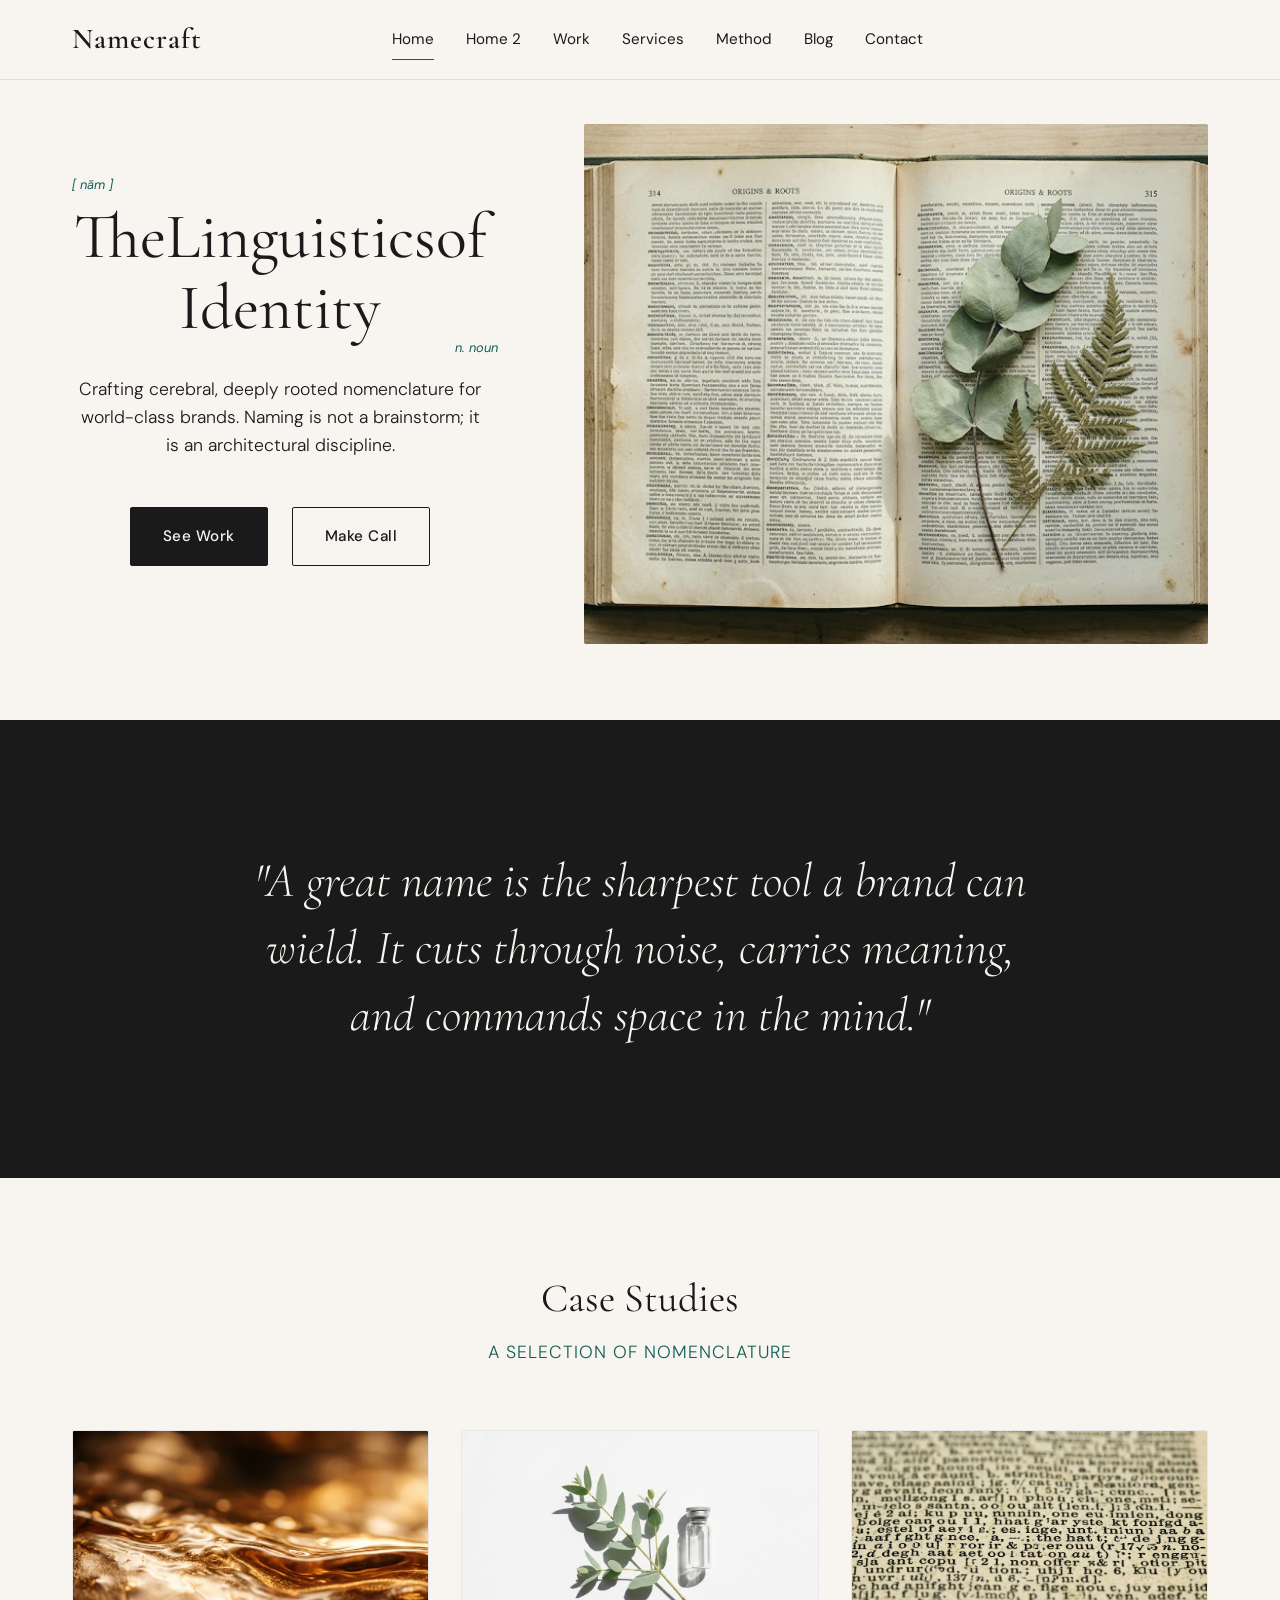
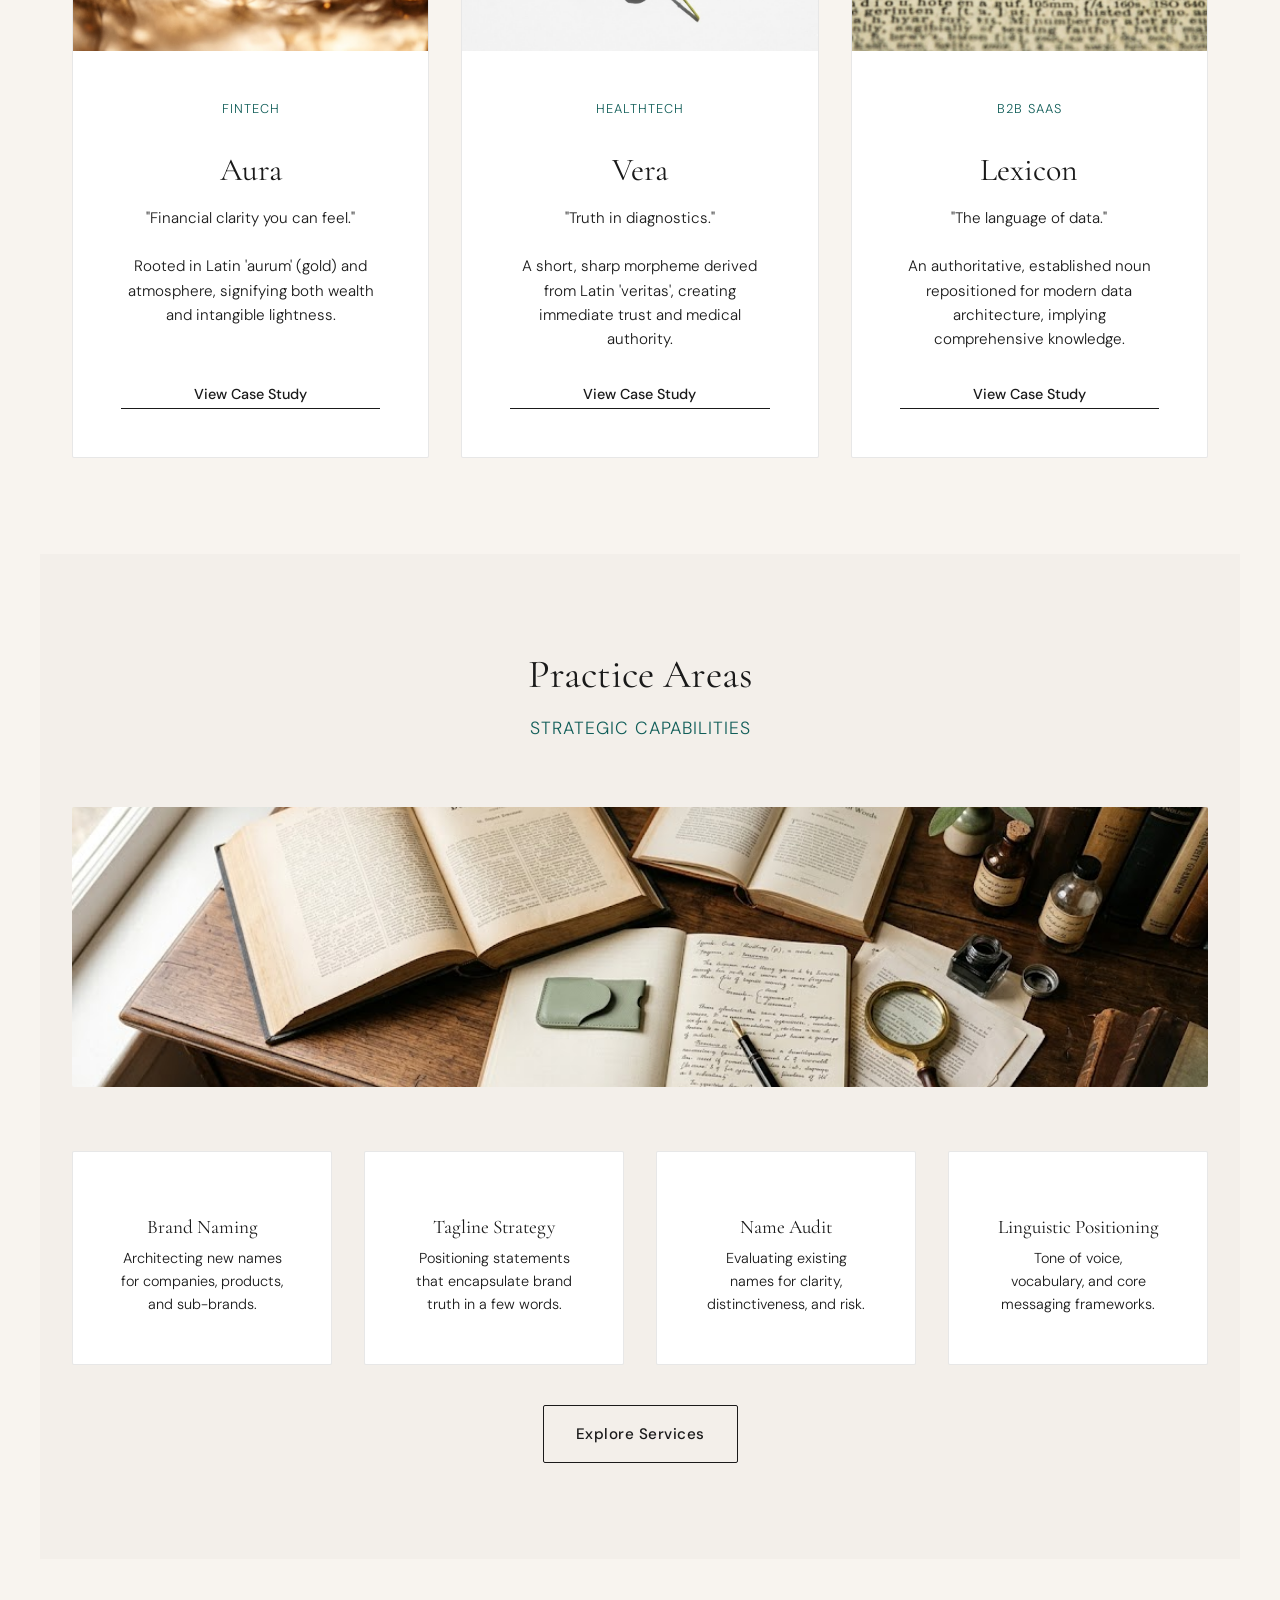
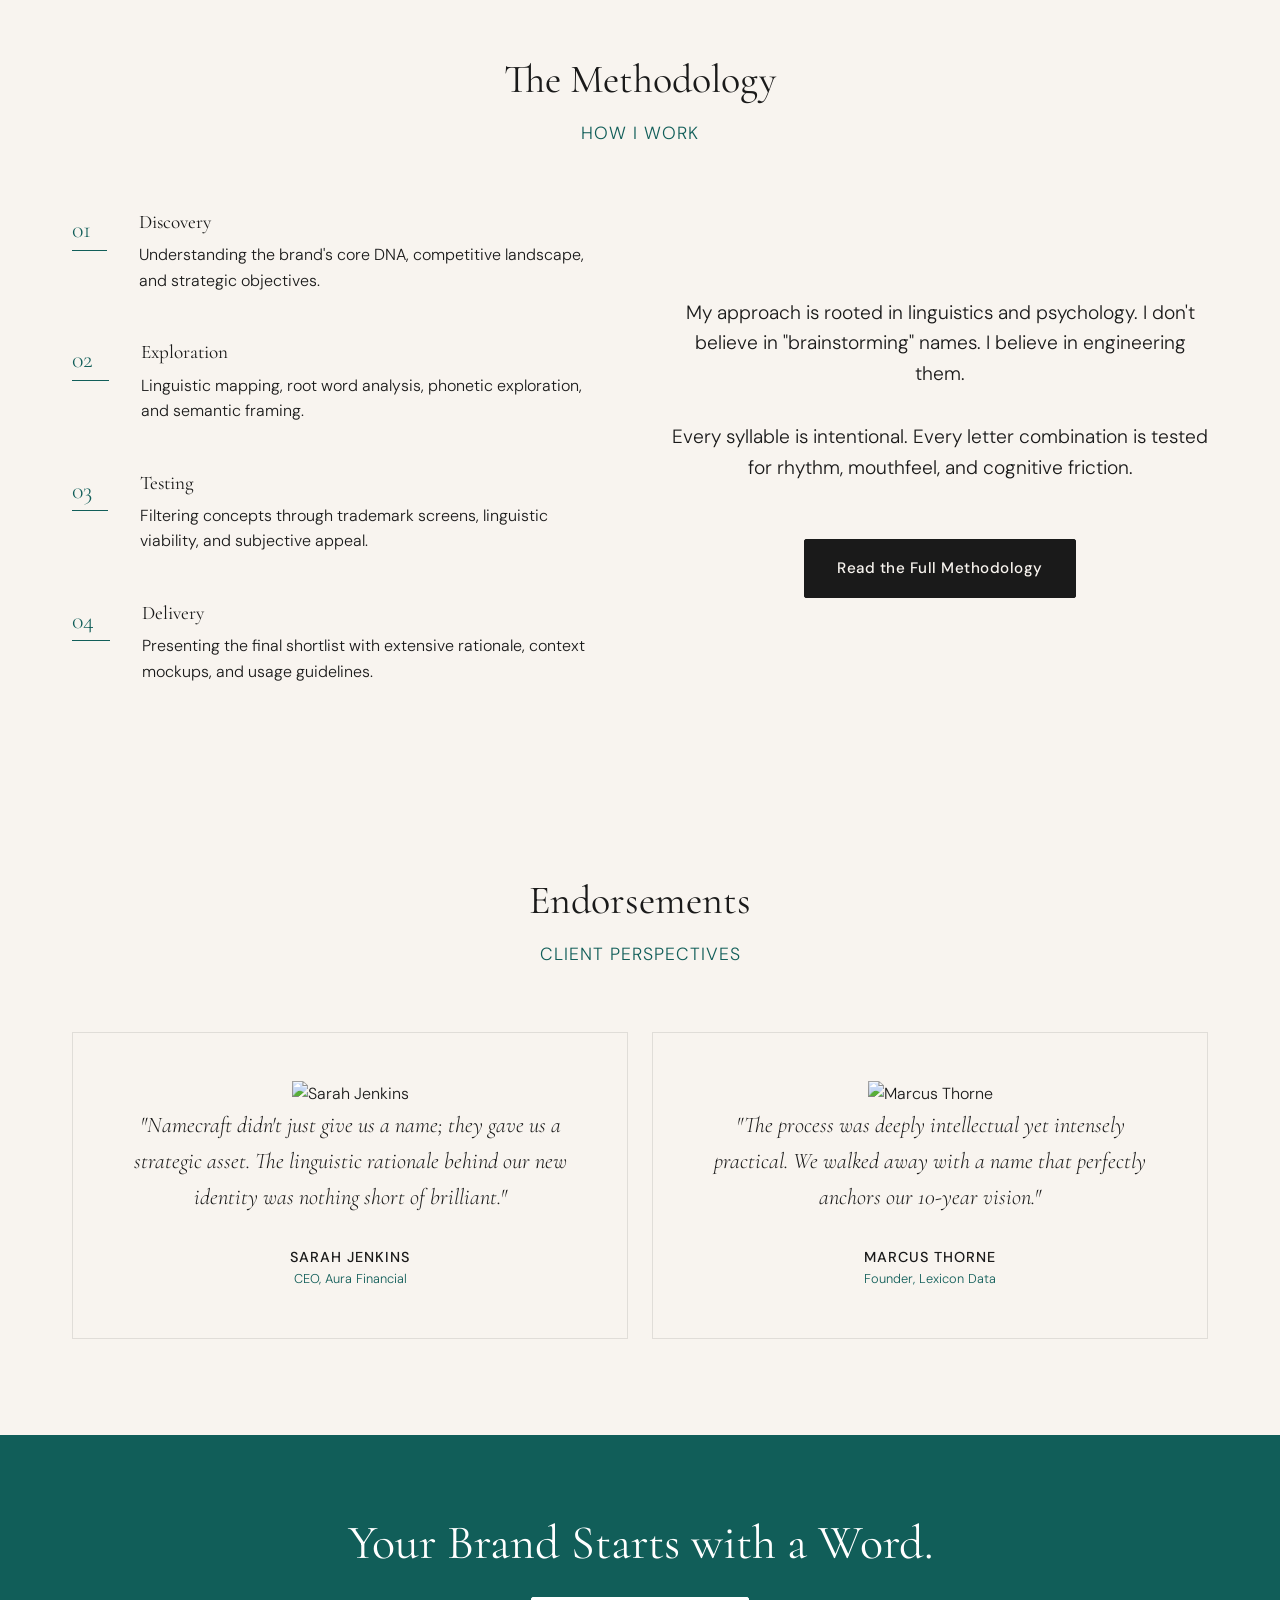
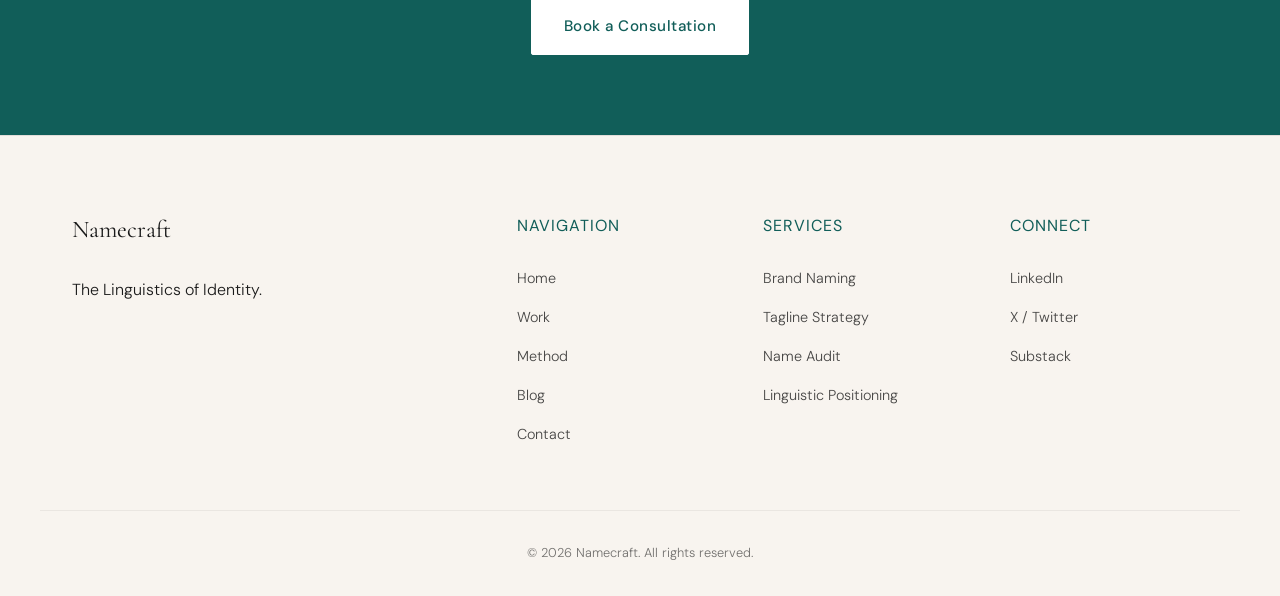
==== index.html @ 780246bb "first" ====
<!DOCTYPE html>
<html lang="en" dir="ltr">

<head>
  <meta charset="UTF-8">
  <meta name="viewport" content="width=device-width, initial-scale=1.0">
  <title>Namecraft | Freelance Brand Naming & Tagline Strategist</title>
  <meta name="description"
    content="Namecraft is an editorial, linguistic-focused brand naming and tagline strategy consultancy. Premium naming for startups and founders.">

  <link rel="stylesheet" href="assets/css/style.css">
  <link rel="stylesheet" href="assets/css/rtl.css">

  <script src="https://unpkg.com/@phosphor-icons/web"></script>

  <!-- GA_TAG -->
  <script type="application/ld+json">
  {
    "@context": "https://schema.org",
    "@type": "Person",
    "name": "Namecraft",
    "jobTitle": "Brand Naming Strategist",
    "url": "https://namecraft.com"
  }
  </script>
</head>

<body>

  <header class="site-header">
    <div class="container">
      <nav class="navbar">
        <a href="index.html" class="logo">Namecraft</a>
        <div class="nav-links">
          <a href="index.html" class="active">Home</a>
          <a href="home2.html">Home 2</a>
          <a href="work.html">Work</a>
          <a href="services.html">Services</a>
          <a href="method.html">Method</a>
          <a href="blog.html">Blog</a>
          <a href="contact.html">Contact</a>
        </div>
        <div class="nav-actions">
          <button id="theme-toggle" class="icon-btn" aria-label="Toggle Dark Mode">
            <i class="ph ph-moon"></i>
          </button>
          <button id="rtl-toggle" class="icon-btn" aria-label="Toggle RTL">
            <i class="ph ph-arrows-left-right"></i>
          </button>
          <button id="mobile-menu-btn" class="icon-btn hamburger" aria-label="Menu">
            <i class="ph ph-list"></i>
          </button>
        </div>
      </nav>
    </div>
  </header>

  <div class="mobile-drawer" id="mobile-drawer">
    <div class="drawer-header">
      <span class="logo">Namecraft</span>
      <button id="close-drawer" class="icon-btn" aria-label="Close Menu">
        <i class="ph ph-x"></i>
      </button>
    </div>
    <div class="drawer-links">
      <a href="index.html" class="active">Home</a>
      <a href="home2.html">Home 2</a>
      <a href="work.html">Work</a>
      <a href="services.html">Services</a>
      <a href="method.html">Method</a>
      <a href="blog.html">Blog</a>
      <a href="contact.html">Contact</a>
    </div>
    <div class="drawer-actions">
      <button id="drawer-theme-toggle" class="drawer-btn">
        <i class="ph ph-moon"></i> Theme
      </button>
      <button id="drawer-rtl-toggle" class="drawer-btn">
        <i class="ph ph-arrows-left-right"></i> RTL
      </button>
    </div>
  </div>

  <main>
    <!-- Section 1: Hero -->
    <section class="hero container">
      <div class="hero-content">
        <h1 class="hero-headline">
          <span class="annotation annotation-1">[ nām ]</span>
          <span class="animate-words">The Linguistics of Identity</span>
          <span class="annotation annotation-2">n. noun</span>
        </h1>
        <p class="hero-sub">Crafting cerebral, deeply rooted nomenclature for world-class brands. Naming is not a
          brainstorm; it is an architectural discipline.</p>
        <div class="hero-cta">
          <a href="work.html" class="btn">See Work</a>
          <a href="contact.html" class="btn btn-outline">Make Call</a>
        </div>
      </div>

      <div class="hero-image-wrap">
        <img src="assets/images/hero-main.jpg"
          alt="Open dictionary with ink-stained pages, representing the craft of language" />
        <!-- Optional: subtle overlay so accent color bleeds in -->
        <div class="hero-image-overlay"></div>
      </div>
    </section>

    <!-- Section 2: Positioning -->
    <section class="positioning-statement">
      <div class="container">
        <p class="pull-quote">"A great name is the sharpest tool a brand can wield. It cuts through noise, carries
          meaning, and commands space in the mind."</p>
      </div>
    </section>

    <!-- Section 3: Featured Work -->
    <section class="section container">
      <h2 class="section-title">Case Studies</h2>
      <p class="section-subtitle">A Selection of Nomenclature</p>
      <div class="cards-grid">
        <div class="card" style="padding: 0; overflow: hidden; align-items: center; text-align: center;">
          <div style="width: 100%; height: 220px; overflow: hidden; flex-shrink: 0;">
            <img src="assets/images/case-aura.jpg" alt="Abstract golden light diffusion representing Aura Financial"
              style="width: 100%; height: 100%; object-fit: cover; display: block; transition: transform 0.5s ease;"
              onmouseover="this.style.transform='scale(1.04)'" onmouseout="this.style.transform='scale(1)'" />
          </div>
          <div
            style="padding: var(--space-6); display: flex; flex-direction: column; flex: 1; justify-content: space-between;">
            <div>
              <div class="card-tag">Fintech</div>
              <h3 class="card-title">Aura</h3>
              <p class="card-desc">"Financial clarity you can feel."<br><br>Rooted in Latin 'aurum' (gold) and
                atmosphere, signifying both wealth and intangible lightness.</p>
            </div>
            <a href="work-single.html" class="card-link">View Case Study</a>
          </div>
        </div>

        <div class="card" style="padding: 0; overflow: hidden; align-items: center; text-align: center;">
          <div style="width: 100%; height: 220px; overflow: hidden; flex-shrink: 0;">
            <img src="assets/images/case-vera.jpg"
              alt="Clean clinical white surface with a single green botanical element representing Vera Health"
              style="width: 100%; height: 100%; object-fit: cover; display: block; transition: transform 0.5s ease;"
              onmouseover="this.style.transform='scale(1.04)'" onmouseout="this.style.transform='scale(1)'" />
          </div>
          <div
            style="padding: var(--space-6); display: flex; flex-direction: column; flex: 1; justify-content: space-between;">
            <div>
              <div class="card-tag">Healthtech</div>
              <h3 class="card-title">Vera</h3>
              <p class="card-desc">"Truth in diagnostics."<br><br>A short, sharp morpheme derived from Latin 'veritas',
                creating immediate trust and medical authority.</p>
            </div>
            <a href="work-single.html" class="card-link">View Case Study</a>
          </div>
        </div>

        <div class="card" style="padding: 0; overflow: hidden; align-items: center; text-align: center;">
          <div style="width: 100%; height: 220px; overflow: hidden; flex-shrink: 0;">
            <img src="assets/images/case-lexicon.jpg"
              alt="Dense rows of printed type in a reference book representing Lexicon Data"
              style="width: 100%; height: 100%; object-fit: cover; display: block; transition: transform 0.5s ease;"
              onmouseover="this.style.transform='scale(1.04)'" onmouseout="this.style.transform='scale(1)'" />
          </div>
          <div
            style="padding: var(--space-6); display: flex; flex-direction: column; flex: 1; justify-content: space-between;">
            <div>
              <div class="card-tag">B2B SaaS</div>
              <h3 class="card-title">Lexicon</h3>
              <p class="card-desc">"The language of data."<br><br>An authoritative, established noun repositioned for
                modern data architecture, implying comprehensive knowledge.</p>
            </div>
            <a href="work-single.html" class="card-link">View Case Study</a>
          </div>
        </div>
      </div>
    </section>
    <!-- Section 4: Services -->
    <section class="section container" style="background-color: rgba(0,0,0,0.02);">
      <h2 class="section-title">Practice Areas</h2>
      <p class="section-subtitle">Strategic Capabilities</p>

      <div
        style="width: 100%; height: 280px; overflow: hidden; border-radius: var(--radius); margin-bottom: var(--space-8);">
        <img src="assets/images/services-banner.jpg"
          alt="A linguist's desk with etymology books, ink, and paper — representing the craft of naming"
          style="width: 100%; height: 100%; object-fit: cover; display: block;" />
      </div>

      <div class="cards-grid services-grid">
        <div class="card">
          <i class="ph ph-text-aa" style="font-size: 2rem; margin-bottom: 16px;"></i>
          <h3 style="font-size: 1.2rem; margin-bottom: 8px;">Brand Naming</h3>
          <p style="font-size: 0.9rem;">Architecting new names for companies, products, and sub-brands.</p>
        </div>
        <div class="card">
          <i class="ph ph-quotes" style="font-size: 2rem; margin-bottom: 16px;"></i>
          <h3 style="font-size: 1.2rem; margin-bottom: 8px;">Tagline Strategy</h3>
          <p style="font-size: 0.9rem;">Positioning statements that encapsulate brand truth in a few words.</p>
        </div>
        <div class="card">
          <i class="ph ph-magnifying-glass" style="font-size: 2rem; margin-bottom: 16px;"></i>
          <h3 style="font-size: 1.2rem; margin-bottom: 8px;">Name Audit</h3>
          <p style="font-size: 0.9rem;">Evaluating existing names for clarity, distinctiveness, and risk.</p>
        </div>
        <div class="card">
          <i class="ph ph-translate" style="font-size: 2rem; margin-bottom: 16px;"></i>
          <h3 style="font-size: 1.2rem; margin-bottom: 8px;">Linguistic Positioning</h3>
          <p style="font-size: 0.9rem;">Tone of voice, vocabulary, and core messaging frameworks.</p>
        </div>
      </div>
      <div class="text-center" style="margin-top: 40px;">
        <a href="services.html" class="btn btn-outline">Explore Services</a>
      </div>
    </section>

    <!-- Section 5: Methodology -->
    <section class="section container">
      <h2 class="section-title">The Methodology</h2>
      <p class="section-subtitle">How I Work</p>

      <div class="method-split">
        <div class="method-steps">
          <div class="method-step">
            <div class="step-num">01</div>
            <div class="step-content">
              <h3>Discovery</h3>
              <p>Understanding the brand's core DNA, competitive landscape, and strategic objectives.</p>
            </div>
          </div>
          <div class="method-step">
            <div class="step-num">02</div>
            <div class="step-content">
              <h3>Exploration</h3>
              <p>Linguistic mapping, root word analysis, phonetic exploration, and semantic framing.</p>
            </div>
          </div>
          <div class="method-step">
            <div class="step-num">03</div>
            <div class="step-content">
              <h3>Testing</h3>
              <p>Filtering concepts through trademark screens, linguistic viability, and subjective appeal.</p>
            </div>
          </div>
          <div class="method-step">
            <div class="step-num">04</div>
            <div class="step-content">
              <h3>Delivery</h3>
              <p>Presenting the final shortlist with extensive rationale, context mockups, and usage guidelines.</p>
            </div>
          </div>
        </div>
        <div class="method-philosophy">
          <p>My approach is rooted in linguistics and psychology. I don't believe in "brainstorming" names. I believe in
            engineering them.</p>
          <p>Every syllable is intentional. Every letter combination is tested for rhythm, mouthfeel, and cognitive
            friction.</p>
          <a href="method.html" class="btn" style="margin-top: 24px;">Read the Full Methodology</a>
        </div>
      </div>
    </section>

    <!-- Section 6: Testimonials -->
    <section class="section container">
      <h2 class="section-title">Endorsements</h2>
      <p class="section-subtitle">Client Perspectives</p>

      <div class="testi-grid">

        <!-- Testimonial 1 -->
        <div class="testi-card">
          <div class="testi-user">
            <img src="https://images.unsplash.com/photo-1494790108377-be9c29b29330?q=80&w=400&auto=format&fit=crop"
              alt="Sarah Jenkins" class="testi-img" />
          </div>

          <p class="testi-quote">
            "Namecraft didn't just give us a name; they gave us a strategic asset.
            The linguistic rationale behind our new identity was nothing short of brilliant."
          </p>

          <div class="testi-author">Sarah Jenkins</div>
          <div class="testi-title">CEO, Aura Financial</div>
        </div>

        <!-- Testimonial 2 -->
        <div class="testi-card">
          <div class="testi-user">
            <img src="https://images.unsplash.com/photo-1500648767791-00dcc994a43e?q=80&w=400&auto=format&fit=crop"
              alt="Marcus Thorne" class="testi-img" />
          </div>

          <p class="testi-quote">
            "The process was deeply intellectual yet intensely practical.
            We walked away with a name that perfectly anchors our 10-year vision."
          </p>

          <div class="testi-author">Marcus Thorne</div>
          <div class="testi-title">Founder, Lexicon Data</div>
        </div>

      </div>
    </section>
    <!-- Section 7: CTA Strip -->
    <section class="cta-strip">
      <div class="container">
        <h2 style="font-size: 3rem; margin-bottom: 24px; font-family: var(--font-display);">Your Brand Starts with a
          Word.</h2>
        <a href="contact.html" class="btn">Book a Consultation</a>
      </div>
    </section>
  </main>

  <footer class="site-footer">
    <div class="container footer-grid">
      <div class="footer-col brand-col">
        <h2 class="footer-logo">Namecraft</h2>
        <p class="tagline">The Linguistics of Identity.</p>
      </div>
      <div class="footer-col">
        <h3 class="footer-heading">Navigation</h3>
        <a href="index.html">Home</a>
        <a href="work.html">Work</a>
        <a href="method.html">Method</a>
        <a href="blog.html">Blog</a>
        <a href="contact.html">Contact</a>
      </div>
      <div class="footer-col">
        <h3 class="footer-heading">Services</h3>
        <a href="services.html">Brand Naming</a>
        <a href="services.html">Tagline Strategy</a>
        <a href="services.html">Name Audit</a>
        <a href="services.html">Linguistic Positioning</a>
      </div>
      <div class="footer-col">
        <h3 class="footer-heading">Connect</h3>
        <a href="#">LinkedIn</a>
        <a href="#">X / Twitter</a>
        <a href="#">Substack</a>
      </div>
    </div>
    <div class="footer-bottom container">
      <p>© 2026 Namecraft. All rights reserved.</p>
    </div>
  </footer>

  <script src="assets/js/main.js"></script>
</body>

</html>
---- assets/css/style.css ----
/* style.css */
@import url('https://fonts.googleapis.com/css2?family=Cormorant+Garamond:ital,wght@0,300;0,400;0,500;0,600;0,700;1,400&family=DM+Sans:opsz,wght@9..40,300;9..40,400;9..40,500;9..40,600&display=swap');

:root {
  --bg-color: #f8f4ef;
  --bg-color-rgb: 248, 244, 239;
  --text-color: #1a1a1a;
  --accent-color: #115e59;
  --card-bg: #ffffff;
  --border-color: rgba(26, 26, 26, 0.1);
  --shadow: 0 4px 24px rgba(0, 0, 0, 0.04);

  --font-display: 'Cormorant Garamond', serif;
  --font-body: 'DM Sans', sans-serif;

  --radius: 2px;

  --space-1: 8px;
  --space-2: 16px;
  --space-3: 24px;
  --space-4: 32px;
  --space-5: 40px;
  --space-6: 48px;
  --space-8: 64px;
  --space-10: 80px;
  --space-12: 96px;
  --space-16: 128px;

  --nav-height: 80px;
}

[data-theme="dark"] {
  --bg-color: #121212;
  --bg-color-rgb: 18, 18, 18;
  --text-color: #f8f4ef;
  --accent-color: #2dd4bf;
  --card-bg: #1a1a1a;
  --border-color: rgba(248, 244, 239, 0.1);
  --shadow: 0 4px 24px rgba(0, 0, 0, 0.2);
}

* {
  margin: 0;
  padding: 0;
  box-sizing: border-box;
}

html {
  scroll-behavior: smooth;
}

body {
  font-family: var(--font-body);
  background-color: var(--bg-color);
  color: var(--text-color);
  line-height: 1.6;
  font-size: 16px;
  font-weight: 300;
  transition: background-color 0.3s ease, color 0.3s ease;
  overflow-x: hidden;
}

h1,
h2,
h3,
h4,
h5,
h6 {
  font-family: var(--font-display);
  font-weight: 400;
  line-height: 1.2;
}

a {
  text-decoration: none;
  color: inherit;
  transition: color 0.3s ease;
}

img {
  max-width: 100%;
  display: block;
}

ul {
  list-style: none;
}

button {
  cursor: pointer;
  border: none;
  background: none;
  font-family: inherit;
  color: inherit;
}

/* Utilities */
.container {
  width: 100%;
  max-width: 1200px;
  margin-inline: auto;
  padding-inline: var(--space-4);
}

@media (max-width: 580px) {
  .container {
    padding-inline: var(--space-3);
  }
}

@media (max-width: 360px) {
  .container {
    padding-inline: var(--space-2);
  }
}

.text-center {
  text-align: center;
}

.btn {
  display: inline-flex;
  align-items: center;
  justify-content: center;
  padding: var(--space-2) var(--space-4);
  background-color: var(--text-color);
  color: var(--bg-color);
  border-radius: var(--radius);
  font-weight: 500;
  font-size: 0.95rem;
  letter-spacing: 0.5px;
  transition: all 0.3s ease;
  border: 1px solid var(--text-color);
}

.btn:hover {
  background-color: transparent;
  color: var(--text-color);
}

.btn-outline {
  background-color: transparent;
  color: var(--text-color);
}

.btn-outline:hover {
  background-color: var(--text-color);
  color: var(--bg-color);
}

.section {
  padding-block: var(--space-12);
}

.section-title {
  font-size: 2.5rem;
  margin-block-end: var(--space-2);
  text-align: center;
}

.section-subtitle {
  font-size: 1.1rem;
  color: var(--accent-color);
  margin-block-end: var(--space-8);
  text-align: center;
  letter-spacing: 1px;
  text-transform: uppercase;
  font-family: var(--font-body);
}

/* Header & Nav */
.site-header {
  position: fixed;
  top: 0;
  inset-inline-start: 0;
  width: 100%;
  z-index: 1000;
  background: rgba(var(--bg-color-rgb), 0.85);
  backdrop-filter: blur(12px);
  -webkit-backdrop-filter: blur(12px);
  border-block-end: 1px solid var(--border-color);
  height: var(--nav-height);
  display: flex;
  align-items: center;
}

.navbar {
  display: flex;
  align-items: center;
  justify-content: space-between;
  width: 100%;
}

.logo {
  font-family: var(--font-display);
  font-size: 1.8rem;
  font-weight: 600;
  letter-spacing: 1px;
}

.nav-links {
  display: flex;
  align-items: center;
  gap: var(--space-4);
}

.nav-links a {
  font-size: 0.95rem;
  font-weight: 400;
  position: relative;
  padding-block: var(--space-1);
}

.nav-links a::after {
  content: '';
  position: absolute;
  bottom: 0;
  inset-inline-start: 0;
  width: 0;
  height: 1px;
  background-color: var(--accent-color);
  transition: width 0.3s ease;
}

.nav-links a:hover::after,
.nav-links a.active::after {
  width: 100%;
}

.nav-actions {
  display: flex;
  align-items: center;
  gap: var(--space-2);
}

.icon-btn {
  display: flex;
  align-items: center;
  justify-content: center;
  width: 40px;
  height: 40px;
  border-radius: 50%;
  transition: background-color 0.3s ease;
  font-size: 1.2rem;
}

.icon-btn:hover {
  background-color: var(--border-color);
}

.hamburger {
  display: none;
}

/* Mobile Drawer */
.mobile-drawer {
  position: fixed;
  top: 0;
  inset-inline-end: -100%;
  width: 360px;
  max-width: 100%;
  height: 100vh;
  background-color: var(--bg-color);
  z-index: 1100;
  padding: var(--space-4);
  display: flex;
  flex-direction: column;
  transition: inset-inline-end 0.4s cubic-bezier(0.77, 0, 0.175, 1);
  box-shadow: var(--shadow);
  border-inline-start: 1px solid var(--border-color);
}

.mobile-drawer.active {
  inset-inline-end: 0;
}

.drawer-overlay {
  position: fixed;
  inset: 0;
  background: rgba(0, 0, 0, 0.4);
  backdrop-filter: blur(4px);
  z-index: 1050;
  opacity: 0;
  visibility: hidden;
  transition: all 0.3s ease;
}

.drawer-overlay.active {
  opacity: 1;
  visibility: visible;
}

.drawer-header {
  display: flex;
  align-items: center;
  justify-content: space-between;
  margin-block-end: var(--space-6);
  padding-block-end: var(--space-4);
  border-block-end: 1px solid var(--border-color);
}

.drawer-links {
  display: flex;
  flex-direction: column;
  gap: var(--space-2);
  flex: 1;
}

.drawer-links a {
  font-size: 1.2rem;
  font-family: var(--font-display);
  padding: var(--space-2) 0;
  display: flex;
  align-items: center;
  min-height: 44px;
}

.drawer-links a.active {
  color: var(--accent-color);
}

.drawer-actions {
  display: flex;
  flex-direction: column;
  gap: var(--space-2);
  padding-block-start: var(--space-4);
  border-block-start: 1px solid var(--border-color);
}

.drawer-btn {
  display: flex;
  align-items: center;
  gap: var(--space-2);
  padding: var(--space-2) 0;
  font-size: 1rem;
  min-height: 44px;
}

/* Hero Section */
.hero {
  min-height: 100vh;
  display: grid;
  grid-template-columns: 1fr;
  gap: var(--space-8);
  align-items: center;
  padding-block: var(--space-12);
  padding-top: calc(var(--nav-height) + var(--space-8));
  text-align: center;
}

.hero-content {
  max-width: 100%;
}

.hero-headline {
  font-size: clamp(2.5rem, 6vw, 4.5rem);
  margin-block-end: var(--space-4);
  line-height: 1.1;
  position: relative;
  display: inline-block;
}

.annotation {
  position: absolute;
  font-family: var(--font-body);
  font-size: 0.8rem;
  color: var(--accent-color);
  font-style: italic;
  white-space: nowrap;
}

.annotation-1 {
  top: -24px;
  inset-inline-start: 0;
}

.annotation-2 {
  bottom: -12px;
  inset-inline-end: -10px;
}

.hero-sub {
  font-size: 1.1rem;
  max-width: 540px;
  margin-inline: auto;
  margin-block-end: var(--space-6);
  color: rgba(var(--text-color), 0.8);
}

.hero-cta {
  display: flex;
  align-items: center;
  justify-content: center;
  gap: var(--space-3);
  flex-wrap: wrap;
}

.hero-image-wrap {
  position: relative;
  height: 400px;
  width: 100%;
}

.hero-image-wrap img {
  width: 100%;
  height: 100%;
  object-fit: cover;
  border-radius: var(--radius);
  display: block;
}

.hero-image-overlay {
  position: absolute;
  inset: 0;
  background: rgba(17, 94, 89, 0.08);
  border-radius: var(--radius);
  pointer-events: none;
}

@media (min-width: 1024px) {
  .hero {
    grid-template-columns: 0.8fr 1.2fr;
    gap: var(--space-12);
    padding-top: var(--nav-height);
  }

  .hero-headline {
    font-size: clamp(2.5rem, 5vw, 4rem);
  }

  .hero-image-wrap {
    height: 640px;
  }
}

/* Specific 1024px View Tweaks */
@media (min-width: 1024px) and (max-width: 1439px) {
  .hero {
    min-height: 80vh;
    padding-block: var(--space-8);
    padding-top: calc(var(--nav-height) + var(--space-4));
  }

  .hero-image-wrap {
    height: 520px;
  }
}

@media (max-width: 1023px) {
  .hero {
    padding-top: calc(var(--nav-height) + var(--space-12));
    gap: var(--space-10);
  }

  .hero-headline {
    font-size: 3.5rem;
  }
}

@media (max-width: 768px) {
  .hero {
    text-align: center;
    padding-block: var(--space-10);
    padding-top: calc(var(--nav-height) + var(--space-8));
  }

  .hero-headline {
    font-size: 2.8rem;
  }

  .hero-image-wrap {
    height: 320px;
  }
}

/* Animations */
.word {
  display: inline-block;
  opacity: 0;
  transform: translateY(20px);
  animation: fadeInUp 0.6s cubic-bezier(0.16, 1, 0.3, 1) forwards;
}

@keyframes fadeInUp {
  to {
    opacity: 1;
    transform: translateY(0);
  }
}

/* Positioning */
.positioning-statement {
  background-color: var(--text-color);
  color: var(--bg-color);
  padding-block: var(--space-16);
}

.pull-quote {
  font-family: var(--font-display);
  font-size: clamp(1.8rem, 4vw, 3rem);
  max-width: 800px;
  margin-inline: auto;
  text-align: center;
  line-height: 1.4;
  font-style: italic;
}

/* Cards Grid */
.cards-grid {
  display: grid;
  grid-template-columns: repeat(3, 1fr);
  gap: var(--space-4);
}

.services-grid {
  grid-template-columns: repeat(4, 1fr);
}

.services-list-grid {
  grid-template-columns: repeat(2, 1fr);
}

.card {
  background: var(--card-bg);
  border: 1px solid var(--border-color);
  padding: var(--space-6);
  border-radius: var(--radius);
  display: flex;
  flex-direction: column;
  align-items: center;
  text-align: center;
  transition: transform 0.3s ease, box-shadow 0.3s ease;
  height: 100%;
}

.card:hover {
  transform: translateY(-4px);
  box-shadow: var(--shadow);
}

.card-title {
  font-size: 2rem;
  margin-block-end: var(--space-2);
}

.card-tag {
  font-size: 0.8rem;
  text-transform: uppercase;
  letter-spacing: 1px;
  color: var(--accent-color);
  margin-block-end: var(--space-4);
}

.card-desc {
  font-size: 0.95rem;
  flex-grow: 1;
  margin-block-end: var(--space-4);
}

.card-link {
  font-size: 0.9rem;
  font-weight: 500;
  border-block-end: 1px solid var(--text-color);
  padding-block-end: 2px;
}

/* Methodology */
.method-split {
  display: grid;
  grid-template-columns: 1fr 1fr;
  gap: var(--space-8);
  align-items: center;
}

.method-steps {
  display: flex;
  flex-direction: column;
  gap: var(--space-6);
}

.method-step {
  display: flex;
  gap: var(--space-4);
  align-items: flex-start;
}

.step-num {
  font-family: var(--font-display);
  font-size: 1.5rem;
  color: var(--accent-color);
  border-block-end: 1px solid var(--accent-color);
  padding-inline-end: var(--space-2);
}

.step-content h3 {
  font-size: 1.2rem;
  margin-block-end: var(--space-1);
}

.method-philosophy {
  text-align: center;
}

.method-philosophy p {
  font-size: 1.2rem;
  margin-block-end: var(--space-4);
}

/* Testimonials */
.testi-grid {
  display: grid;
  grid-template-columns: repeat(2, 1fr);
  gap: var(--space-6);
}

.testi-card {
  padding: var(--space-6);
  border: 1px solid var(--border-color);
  position: relative;
  text-align: center;
  display: flex;
  flex-direction: column;
  align-items: center;
}

.testi-quote {
  font-family: var(--font-display);
  font-size: 1.4rem;
  font-style: italic;
  margin-block-end: var(--space-4);
  flex-grow: 1;
}

.testi-author {
  font-size: 0.9rem;
  font-weight: 500;
  text-transform: uppercase;
  letter-spacing: 1px;
}

.testi-title {
  font-size: 0.8rem;
  color: var(--accent-color);
}

/* CTA Strip */
.cta-strip {
  background-color: var(--accent-color);
  color: #fff;
  text-align: center;
  padding-block: var(--space-10);
}

.cta-strip .btn {
  background-color: #fff;
  color: var(--accent-color);
  border-color: #fff;
}

.cta-strip .btn:hover {
  background-color: transparent;
  color: #fff;
}

/* Footer */
.site-footer {
  background-color: var(--bg-color);
  border-block-start: 1px solid var(--border-color);
  padding-block-start: var(--space-10);
  padding-block-end: var(--space-4);
}

.footer-grid {
  display: grid;
  grid-template-columns: 2fr 1fr 1fr 1fr;
  gap: var(--space-6);
  margin-block-end: var(--space-8);
}

.footer-logo {
  font-size: 1.5rem;
  margin-block-end: var(--space-2);
}

.footer-col {
  display: flex;
  flex-direction: column;
  gap: var(--space-2);
}

.footer-heading {
  font-size: 1rem;
  font-family: var(--font-body);
  text-transform: uppercase;
  letter-spacing: 1px;
  margin-block-end: var(--space-2);
  color: var(--accent-color);
}

.footer-col a {
  font-size: 0.9rem;
  opacity: 0.8;
}

.footer-col a:hover {
  opacity: 1;
  color: var(--accent-color);
}

.footer-bottom {
  text-align: center;
  padding-block-start: var(--space-4);
  border-block-start: 1px solid var(--border-color);
  font-size: 0.8rem;
  opacity: 0.6;
}

/* Filters */
.filter-tabs {
  display: flex;
  justify-content: center;
  flex-wrap: wrap;
  gap: var(--space-4);
  margin-block-end: var(--space-8);
}

.filter-btn {
  font-family: var(--font-body);
  font-size: 0.9rem;
  text-transform: uppercase;
  letter-spacing: 1px;
  padding-block-end: 4px;
  border-block-end: 1px solid transparent;
  color: rgba(var(--text-color), 0.6);
  transition: all 0.3s ease;
}

.filter-btn:hover,
.filter-btn.active {
  color: var(--text-color);
  border-block-end-color: var(--accent-color);
}

/* Breakpoints */
@media (min-width: 1025px) and (max-width: 1439px) {
  /* Desktop tweaks */
}

@media (max-width: 1023px) {

  .nav-links,
  .nav-actions #theme-toggle,
  .nav-actions #rtl-toggle {
    display: none;
  }

  .hamburger {
    display: flex;
  }

  .cards-grid {
    grid-template-columns: repeat(2, 1fr);
  }

  .services-grid {
    grid-template-columns: repeat(2, 1fr);
  }

  .services-list-grid {
    grid-column-gap: var(--space-4);
  }

  .cards-grid>*:last-child:nth-child(3) {
    grid-column: 1 / span 2;
    justify-self: center;
    width: calc(50% - (var(--space-4) / 2));
  }

  .method-split {
    grid-template-columns: 1fr;
  }
}

@media (max-width: 768px) {
  .testi-grid {
    grid-template-columns: 1fr;
  }

  .footer-grid {
    grid-template-columns: 1fr 1fr;
  }
}

@media (max-width: 580px) {
  .cards-grid {
    grid-template-columns: 1fr;
  }

  .services-grid {
    grid-template-columns: 1fr;
  }

  .services-list-grid {
    grid-template-columns: 1fr;
  }

  .cards-grid>*:last-child:nth-child(3) {
    width: 100%;
  }

  .hero-headline {
    font-size: 3rem;
  }
}

@media (max-width: 360px) {
  .footer-grid {
    grid-template-columns: 1fr;
    text-align: center;
  }

  .footer-col {
    align-items: center;
  }
}

/* Forms */
.form-group {
  margin-block-end: var(--space-4);
  text-align: start;
}

.form-label {
  display: block;
  font-size: 0.9rem;
  margin-block-end: var(--space-1);
}

.form-control {
  width: 100%;
  padding: var(--space-2);
  border: 1px solid var(--border-color);
  background: var(--bg-color);
  color: var(--text-color);
  border-radius: var(--radius);
  font-family: inherit;
  font-size: 1rem;
}

.form-control:focus {
  outline: none;
  border-color: var(--accent-color);
}

.form-error {
  color: #ef4444;
  font-size: 0.8rem;
  margin-block-start: 4px;
  display: none;
}

.form-control.error {
  border-color: #ef4444;
}

.form-control.success {
  border-color: #22c55e;
}

.testi-grid {
  display: grid;
  grid-template-columns: repeat(auto-fit, minmax(280px, 1fr));
  gap: 24px;
}
---- assets/css/rtl.css ----
/* rtl.css */
/* Minimal overrides for RTL support that logical properties couldn't handle natively */

html[dir="rtl"] body {
  /* General RTL tweaks if needed */
}

html[dir="rtl"] .nav-links a::after {
  /* The pseudo element transition handles direction automatically due to inset-inline-start, but just in case */
}

/* Drawer slides from left in RTL */
html[dir="rtl"] .mobile-drawer {
  inset-inline-start: -100%;
  inset-inline-end: auto;
  transition: inset-inline-start 0.4s cubic-bezier(0.77, 0, 0.175, 1);
}

html[dir="rtl"] .mobile-drawer.active {
  inset-inline-start: 0;
  inset-inline-end: auto;
}

/* Animations */
html[dir="rtl"] .annotation-1 {
  inset-inline-start: -20px;
}
html[dir="rtl"] .annotation-2 {
  inset-inline-end: -10px;
}
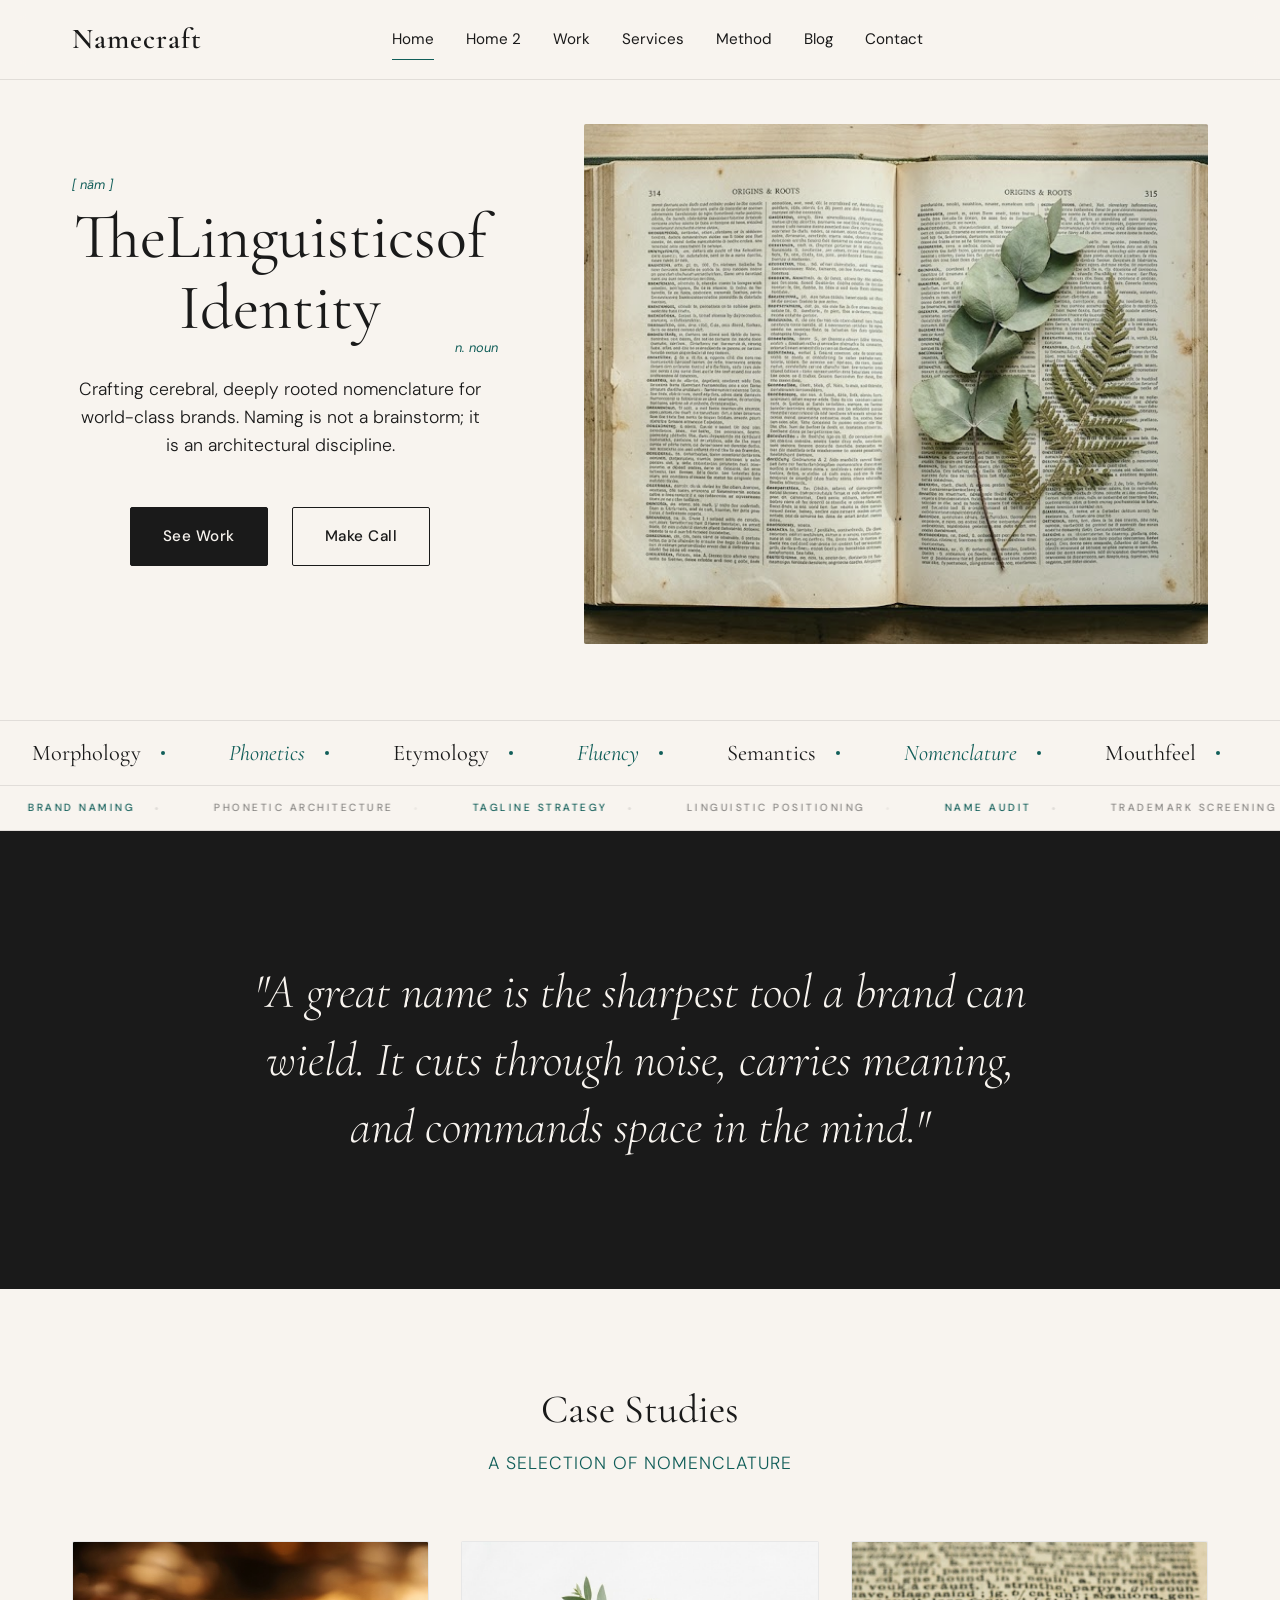
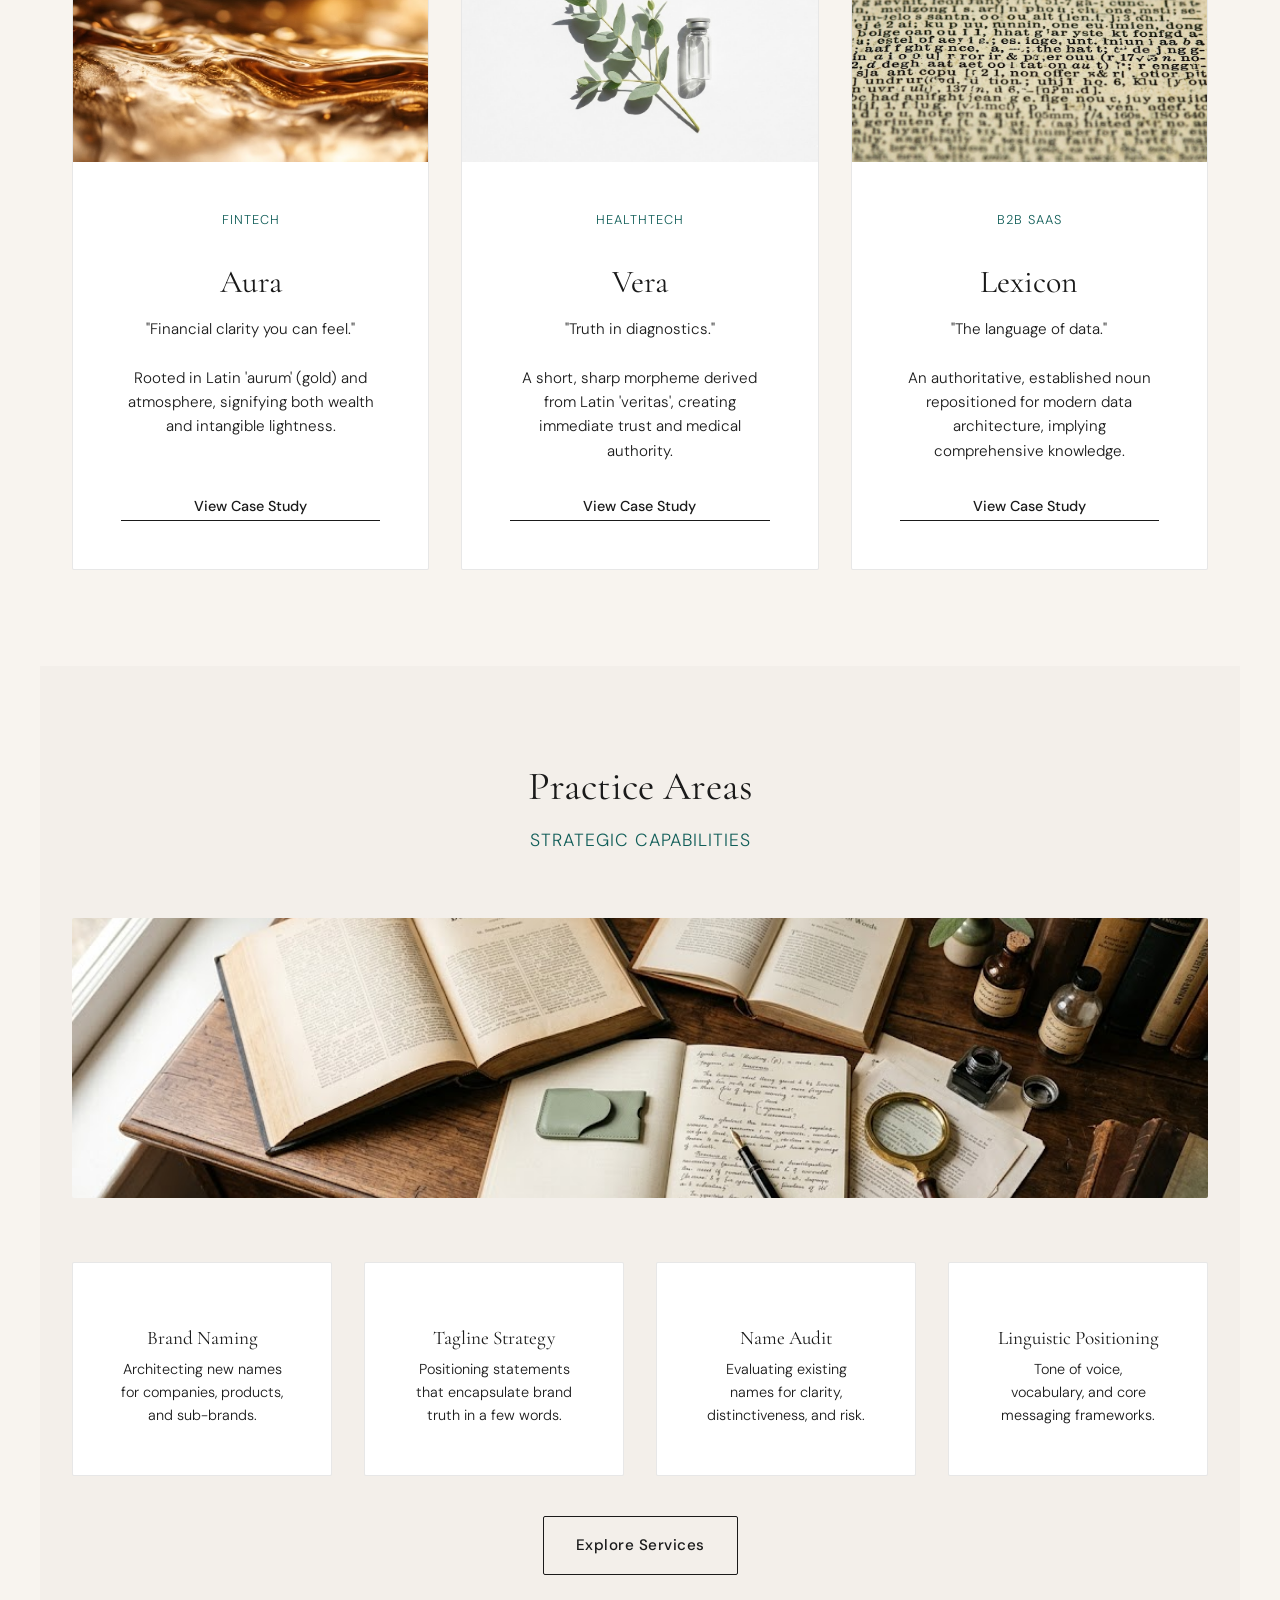
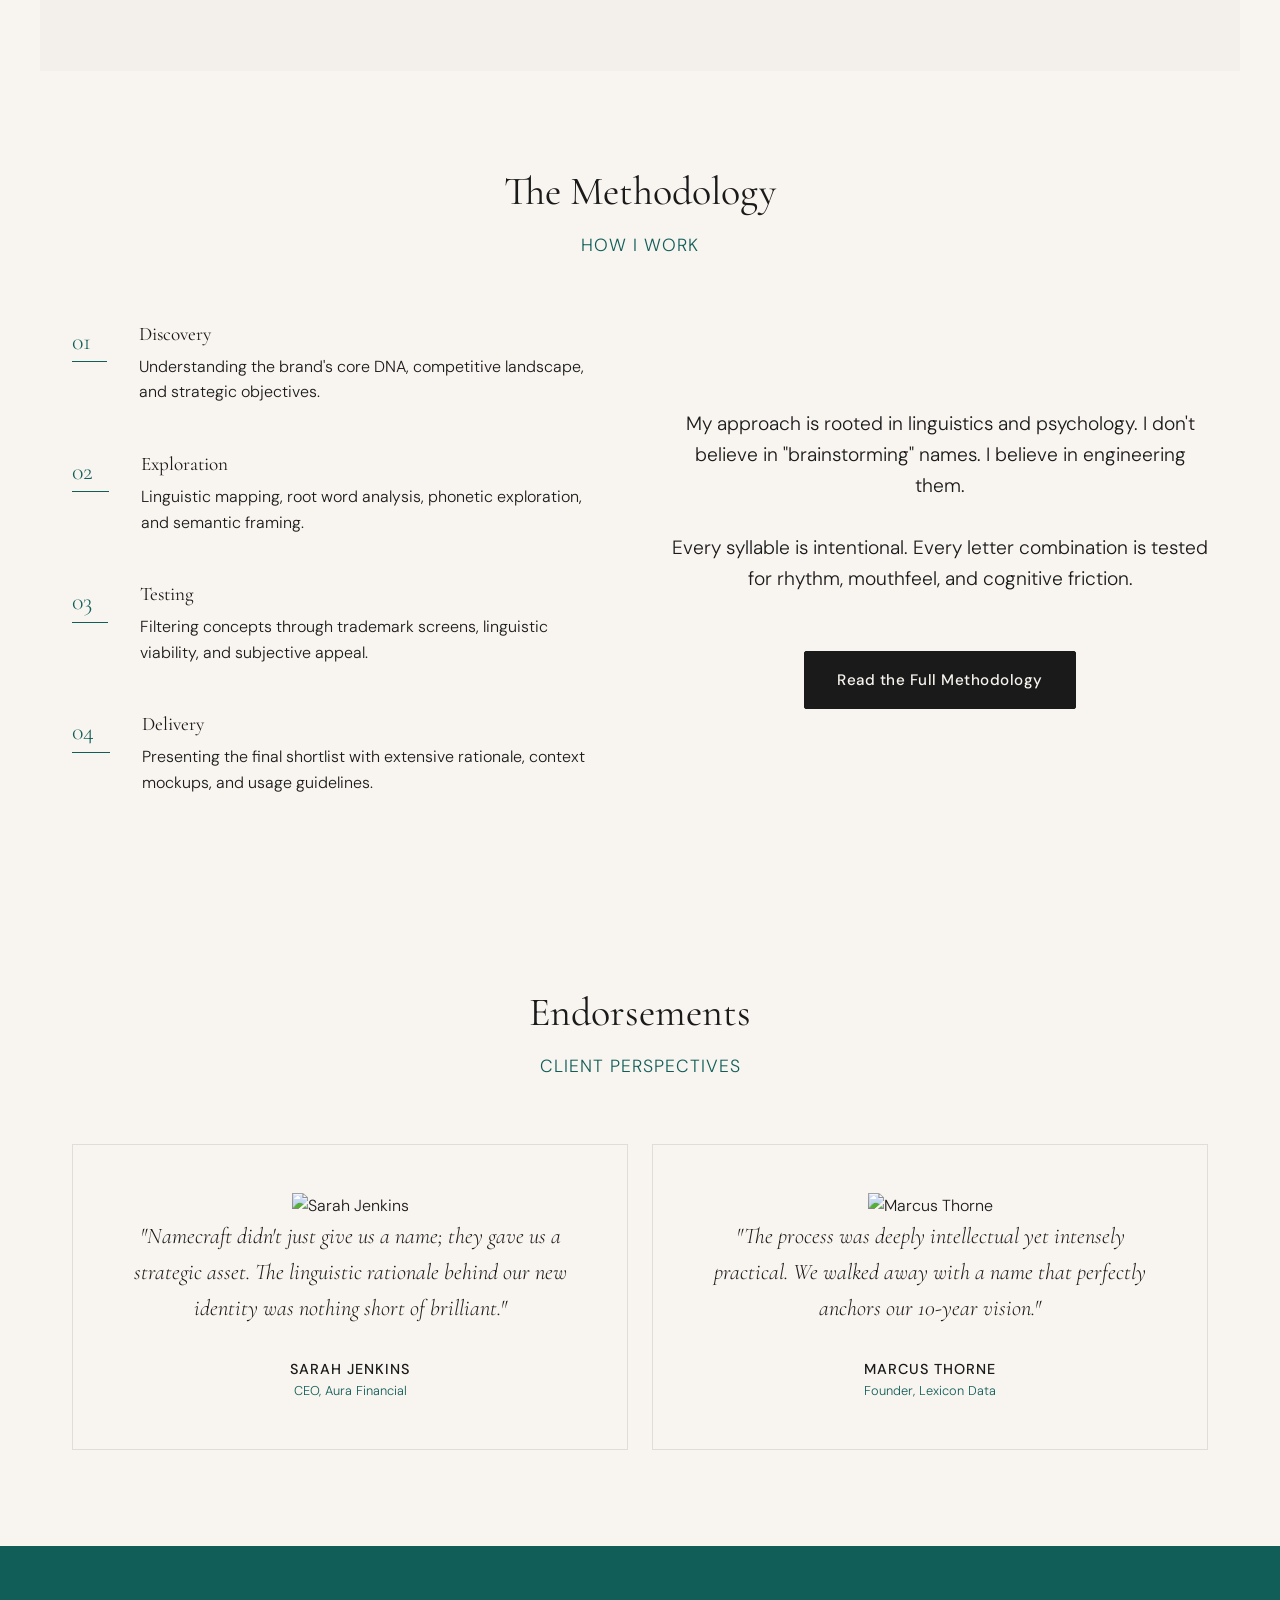
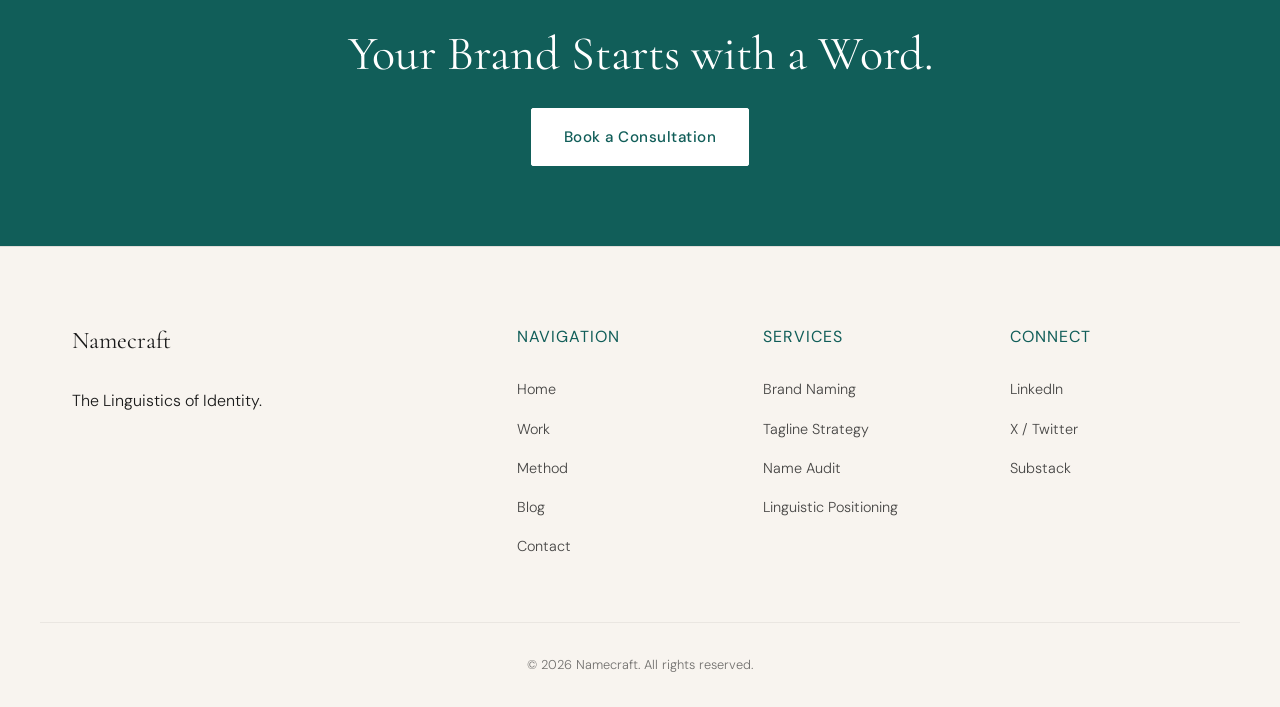
==== commit 0caeda47: "maybe" ====
--- a/index.html
+++ b/index.html
@@ -105,7 +105,171 @@
         <div class="hero-image-overlay"></div>
       </div>
     </section>
-
+    <!-- Section: Marquee -->
+    <div
+      style="overflow: hidden; border-top: 1px solid var(--border-color); border-bottom: 1px solid var(--border-color);">
+
+      <style>
+        .mq-row {
+          display: flex;
+          overflow: hidden;
+          padding: 14px 0;
+          border-bottom: 1px solid var(--border-color);
+        }
+
+        .mq-row:last-child {
+          border-bottom: none;
+        }
+
+        .mq-inner {
+          display: flex;
+          white-space: nowrap;
+          will-change: transform;
+        }
+
+        .mq-row-1 .mq-inner {
+          animation: mq-left 28s linear infinite;
+        }
+
+        .mq-row-2 .mq-inner {
+          animation: mq-right 22s linear infinite;
+        }
+
+        @keyframes mq-left {
+          from {
+            transform: translateX(0);
+          }
+
+          to {
+            transform: translateX(-50%);
+          }
+        }
+
+        @keyframes mq-right {
+          from {
+            transform: translateX(-50%);
+          }
+
+          to {
+            transform: translateX(0);
+          }
+        }
+
+        .mq-row:hover .mq-inner {
+          animation-play-state: paused;
+        }
+
+        .mq-item {
+          display: inline-flex;
+          align-items: center;
+          gap: 20px;
+          padding: 0 32px;
+          font-family: var(--font-display);
+          font-size: 1.4rem;
+          font-weight: 400;
+          color: var(--text-color);
+          white-space: nowrap;
+        }
+
+        .mq-item em {
+          font-style: italic;
+          color: var(--accent-color);
+        }
+
+        .mq-dot {
+          display: inline-block;
+          width: 4px;
+          height: 4px;
+          border-radius: 50%;
+          background: var(--accent-color);
+          flex-shrink: 0;
+        }
+
+        .mq-item-sm {
+          display: inline-flex;
+          align-items: center;
+          gap: 20px;
+          padding: 0 28px;
+          font-family: var(--font-body);
+          font-size: 0.65rem;
+          font-weight: 500;
+          letter-spacing: 2.5px;
+          text-transform: uppercase;
+          color: var(--text-color);
+          opacity: 0.5;
+          white-space: nowrap;
+        }
+
+        .mq-item-sm.ac {
+          color: var(--accent-color);
+          opacity: 1;
+        }
+
+        .mq-dot-sm {
+          display: inline-block;
+          width: 3px;
+          height: 3px;
+          border-radius: 50%;
+          background: var(--border-color);
+          flex-shrink: 0;
+        }
+      </style>
+
+      <!-- Row 1 -->
+      <div class="mq-row mq-row-1">
+        <div class="mq-inner">
+          <span class="mq-item">Morphology <span class="mq-dot"></span></span>
+          <span class="mq-item"><em>Phonetics</em> <span class="mq-dot"></span></span>
+          <span class="mq-item">Etymology <span class="mq-dot"></span></span>
+          <span class="mq-item"><em>Fluency</em> <span class="mq-dot"></span></span>
+          <span class="mq-item">Semantics <span class="mq-dot"></span></span>
+          <span class="mq-item"><em>Nomenclature</em> <span class="mq-dot"></span></span>
+          <span class="mq-item">Mouthfeel <span class="mq-dot"></span></span>
+          <span class="mq-item"><em>Resonance</em> <span class="mq-dot"></span></span>
+          <span class="mq-item">Distinctiveness <span class="mq-dot"></span></span>
+          <span class="mq-item"><em>Euphony</em> <span class="mq-dot"></span></span>
+          <!-- duplicate for seamless loop -->
+          <span class="mq-item">Morphology <span class="mq-dot"></span></span>
+          <span class="mq-item"><em>Phonetics</em> <span class="mq-dot"></span></span>
+          <span class="mq-item">Etymology <span class="mq-dot"></span></span>
+          <span class="mq-item"><em>Fluency</em> <span class="mq-dot"></span></span>
+          <span class="mq-item">Semantics <span class="mq-dot"></span></span>
+          <span class="mq-item"><em>Nomenclature</em> <span class="mq-dot"></span></span>
+          <span class="mq-item">Mouthfeel <span class="mq-dot"></span></span>
+          <span class="mq-item"><em>Resonance</em> <span class="mq-dot"></span></span>
+          <span class="mq-item">Distinctiveness <span class="mq-dot"></span></span>
+          <span class="mq-item"><em>Euphony</em> <span class="mq-dot"></span></span>
+        </div>
+      </div>
+
+      <!-- Row 2 -->
+      <div class="mq-row mq-row-2">
+        <div class="mq-inner">
+          <span class="mq-item-sm ac">Brand Naming <span class="mq-dot-sm"></span></span>
+          <span class="mq-item-sm">Phonetic Architecture <span class="mq-dot-sm"></span></span>
+          <span class="mq-item-sm ac">Tagline Strategy <span class="mq-dot-sm"></span></span>
+          <span class="mq-item-sm">Linguistic Positioning <span class="mq-dot-sm"></span></span>
+          <span class="mq-item-sm ac">Name Audit <span class="mq-dot-sm"></span></span>
+          <span class="mq-item-sm">Trademark Screening <span class="mq-dot-sm"></span></span>
+          <span class="mq-item-sm ac">Root Word Analysis <span class="mq-dot-sm"></span></span>
+          <span class="mq-item-sm">Cognitive Fluency <span class="mq-dot-sm"></span></span>
+          <span class="mq-item-sm ac">Semantic Mapping <span class="mq-dot-sm"></span></span>
+          <span class="mq-item-sm">Identity Architecture <span class="mq-dot-sm"></span></span>
+          <!-- duplicate -->
+          <span class="mq-item-sm ac">Brand Naming <span class="mq-dot-sm"></span></span>
+          <span class="mq-item-sm">Phonetic Architecture <span class="mq-dot-sm"></span></span>
+          <span class="mq-item-sm ac">Tagline Strategy <span class="mq-dot-sm"></span></span>
+          <span class="mq-item-sm">Linguistic Positioning <span class="mq-dot-sm"></span></span>
+          <span class="mq-item-sm ac">Name Audit <span class="mq-dot-sm"></span></span>
+          <span class="mq-item-sm">Trademark Screening <span class="mq-dot-sm"></span></span>
+          <span class="mq-item-sm ac">Root Word Analysis <span class="mq-dot-sm"></span></span>
+          <span class="mq-item-sm">Cognitive Fluency <span class="mq-dot-sm"></span></span>
+          <span class="mq-item-sm ac">Semantic Mapping <span class="mq-dot-sm"></span></span>
+          <span class="mq-item-sm">Identity Architecture <span class="mq-dot-sm"></span></span>
+        </div>
+      </div>
+
+    </div>
     <!-- Section 2: Positioning -->
     <section class="positioning-statement">
       <div class="container">
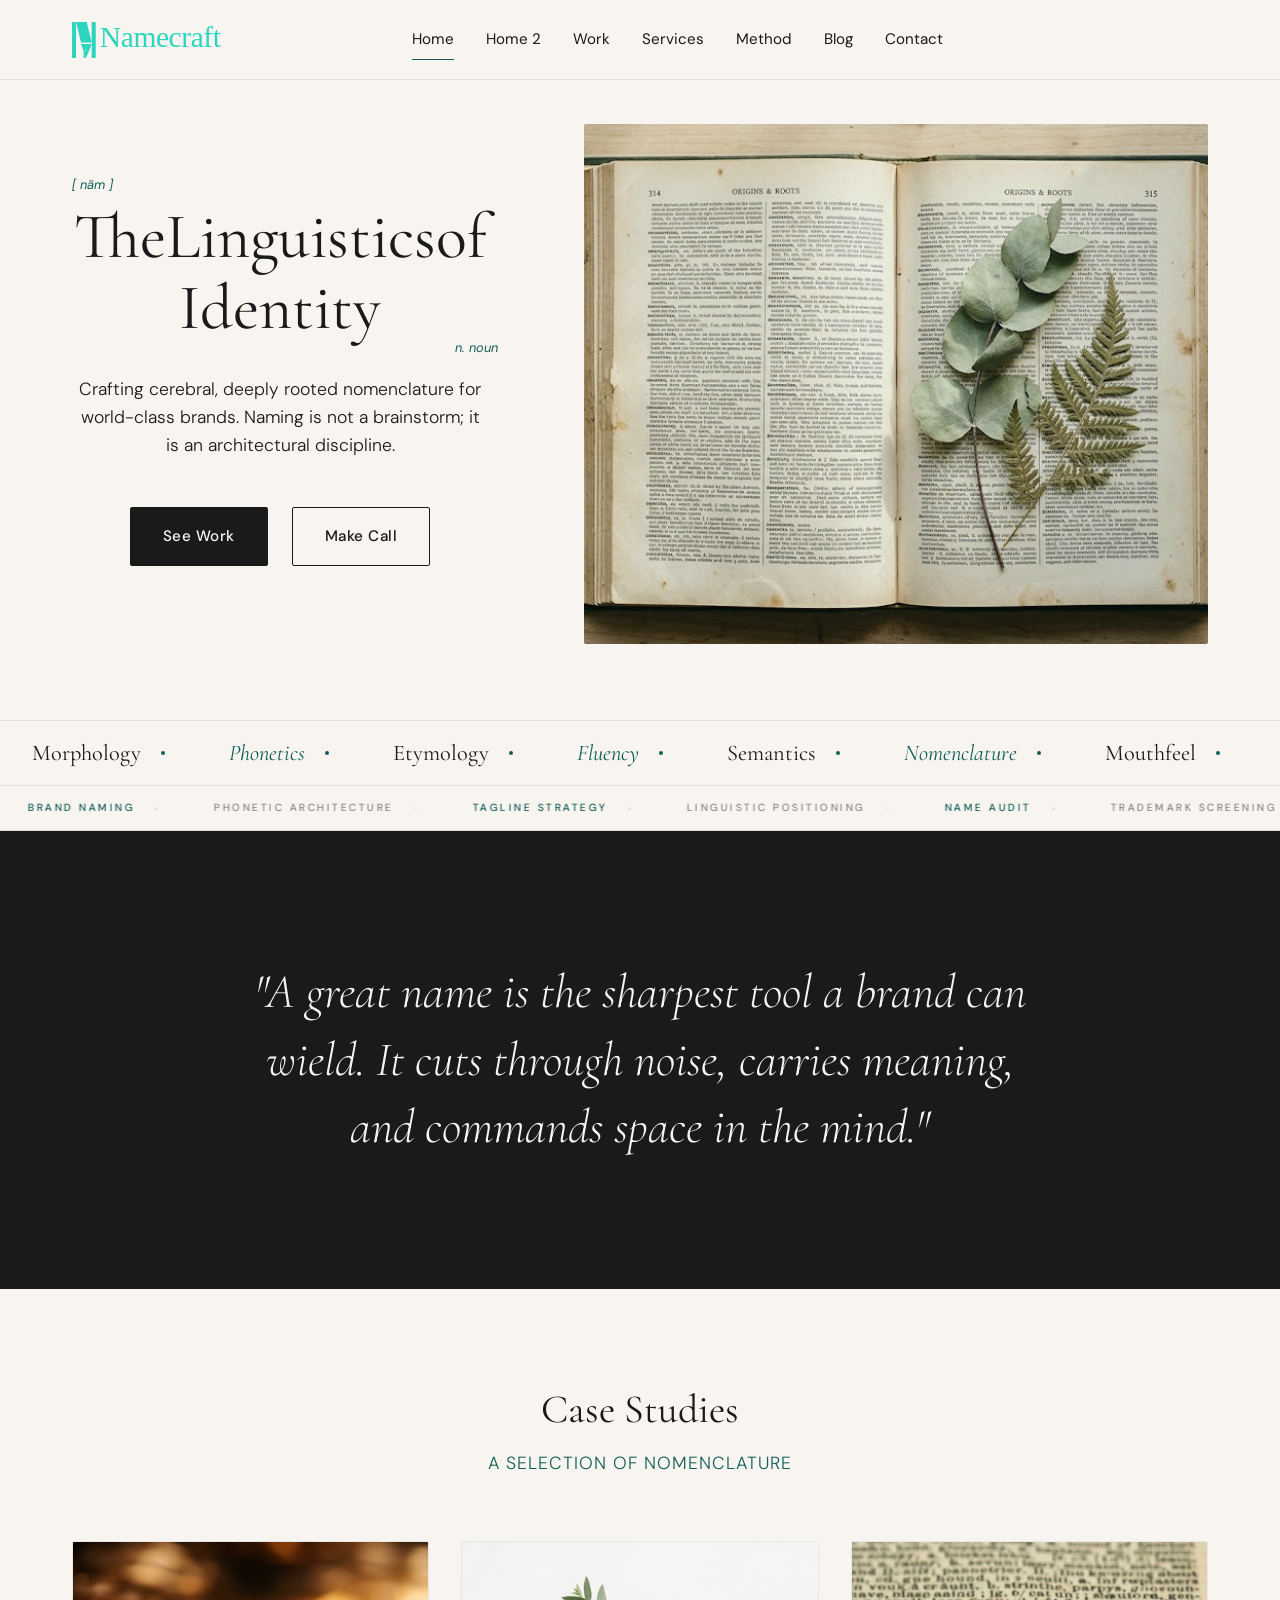
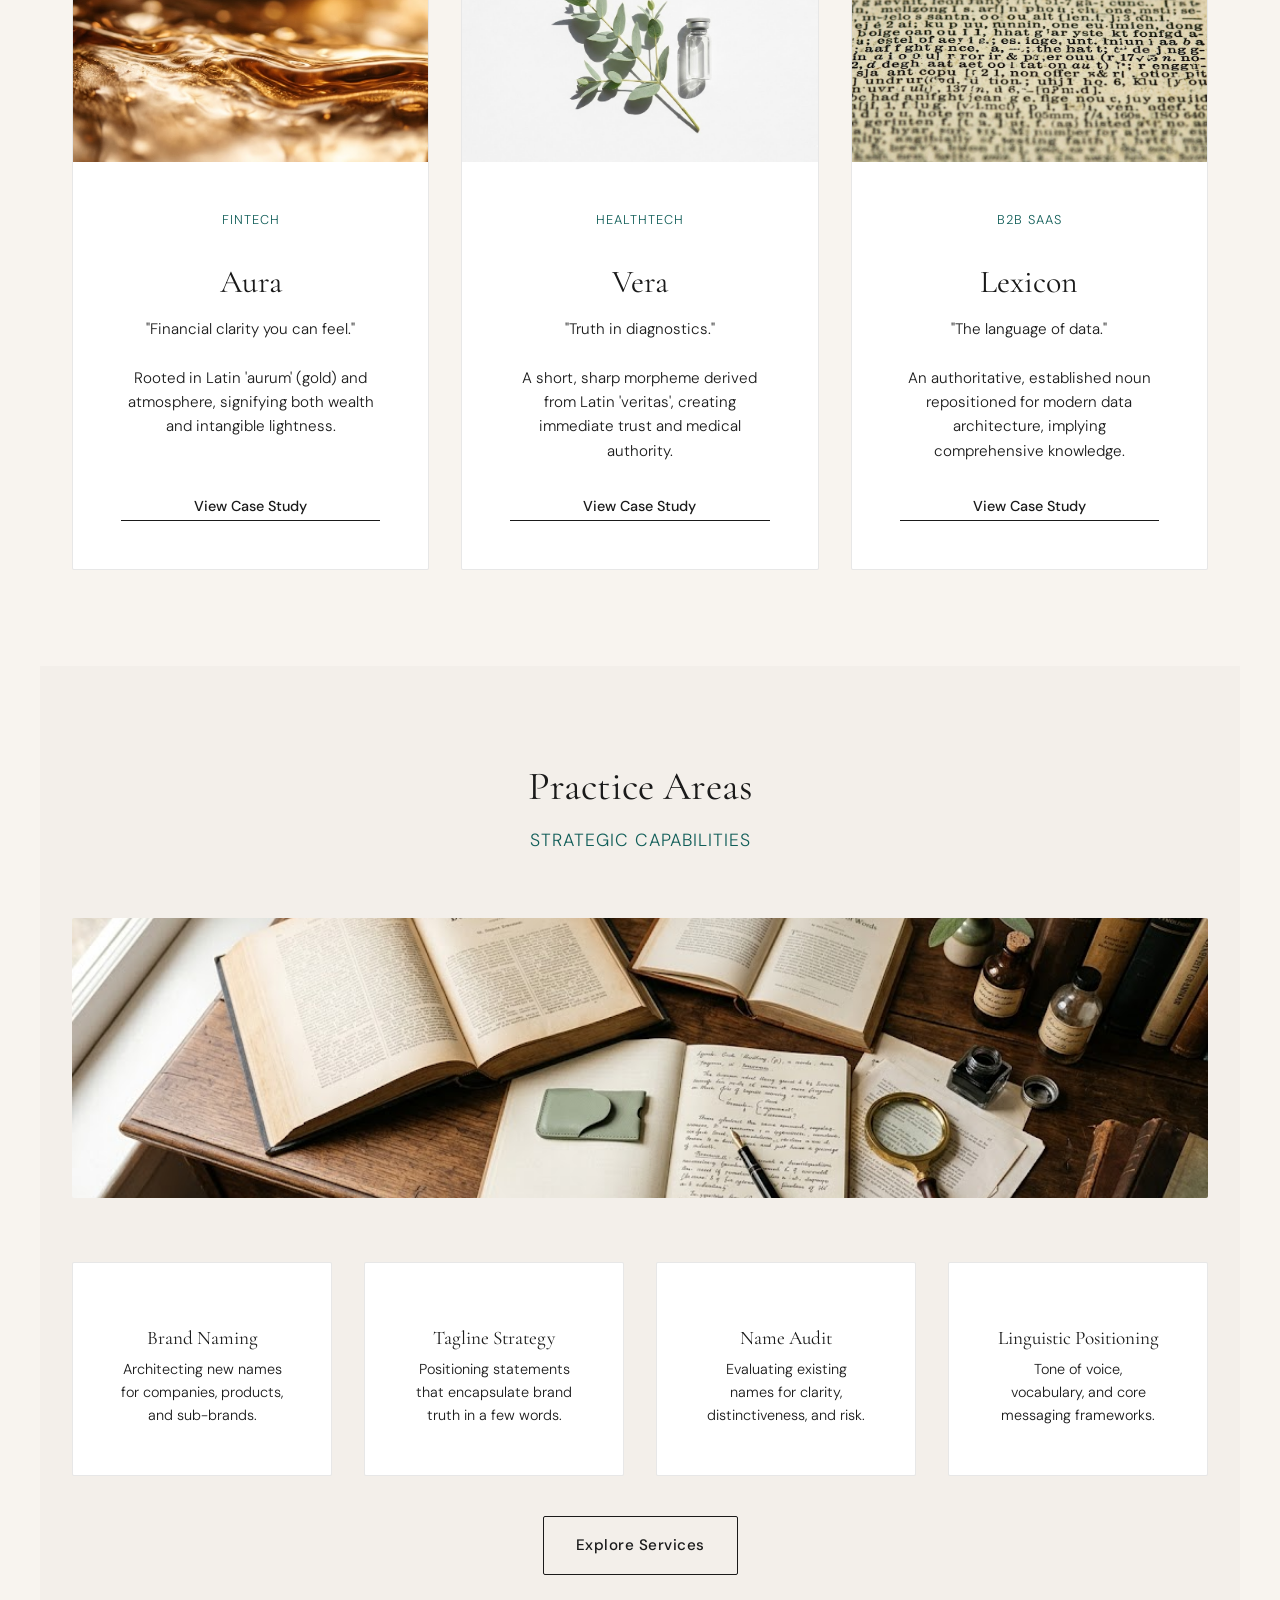
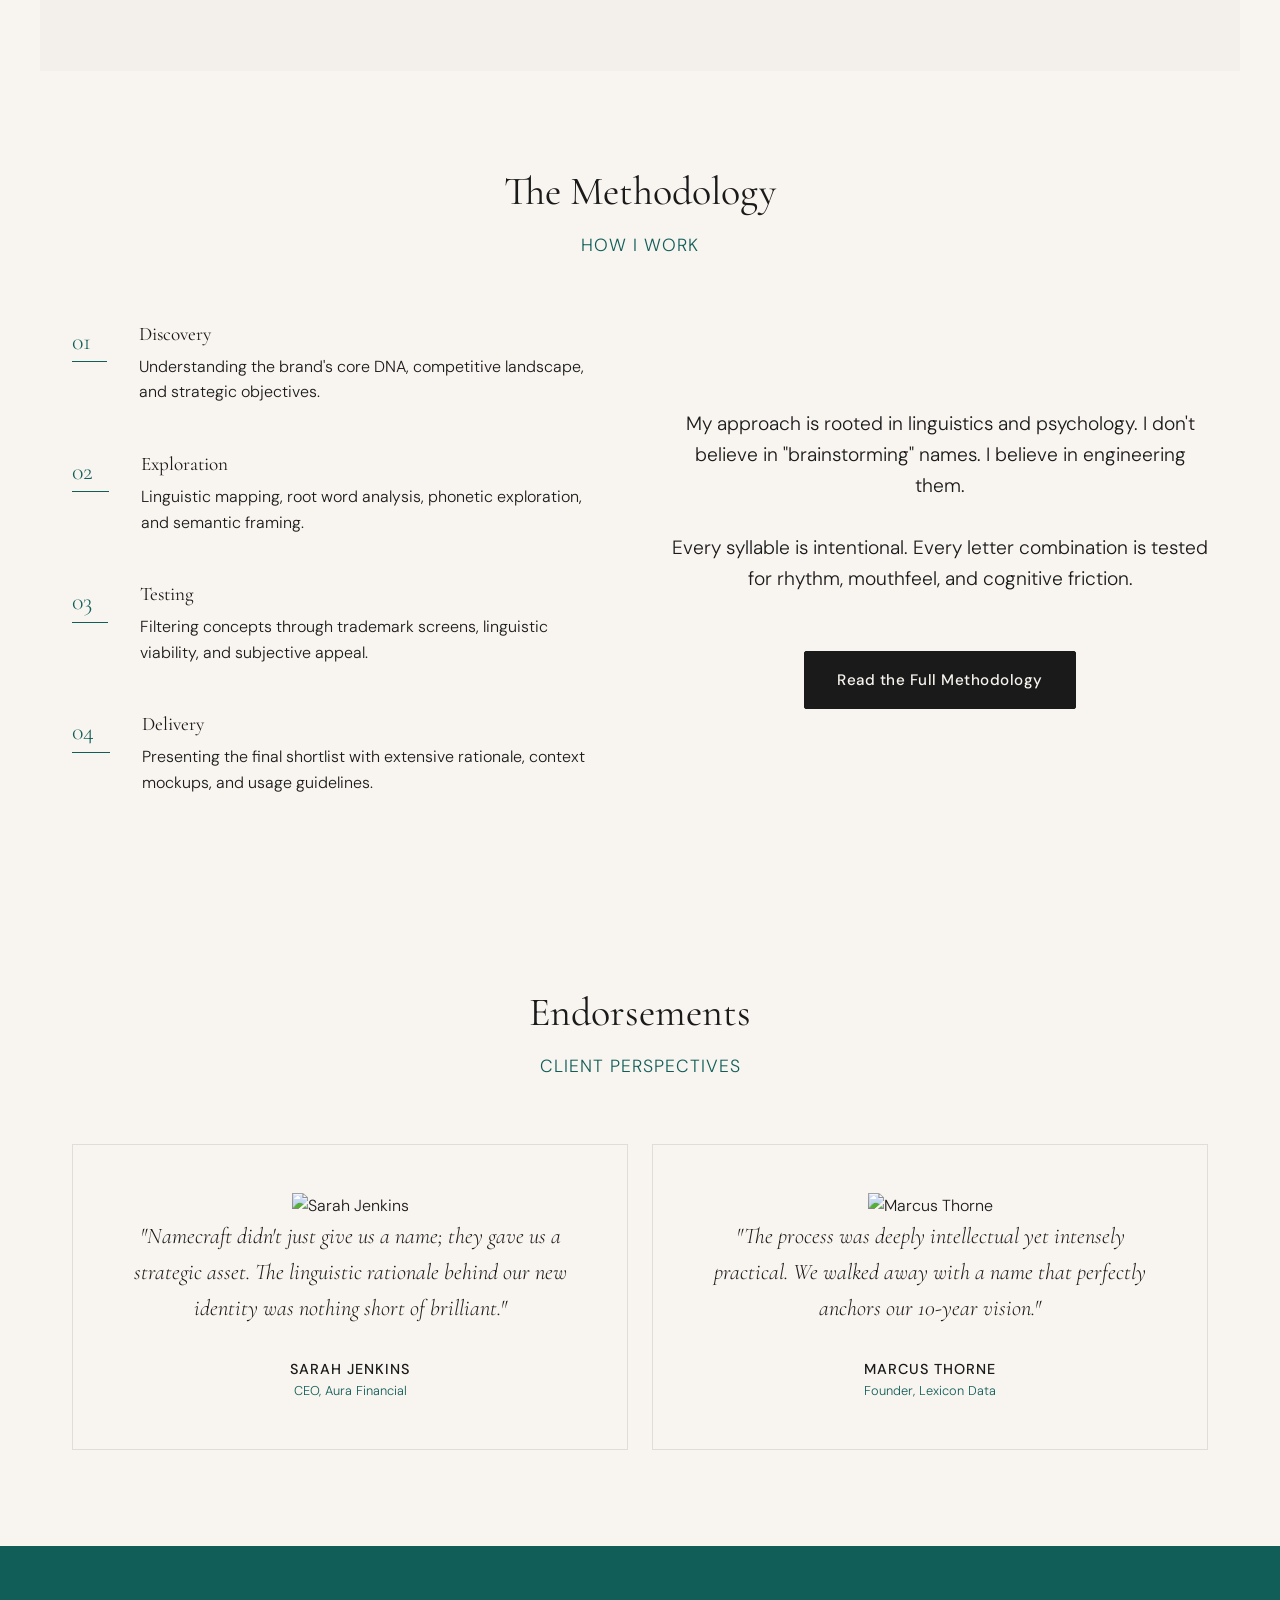
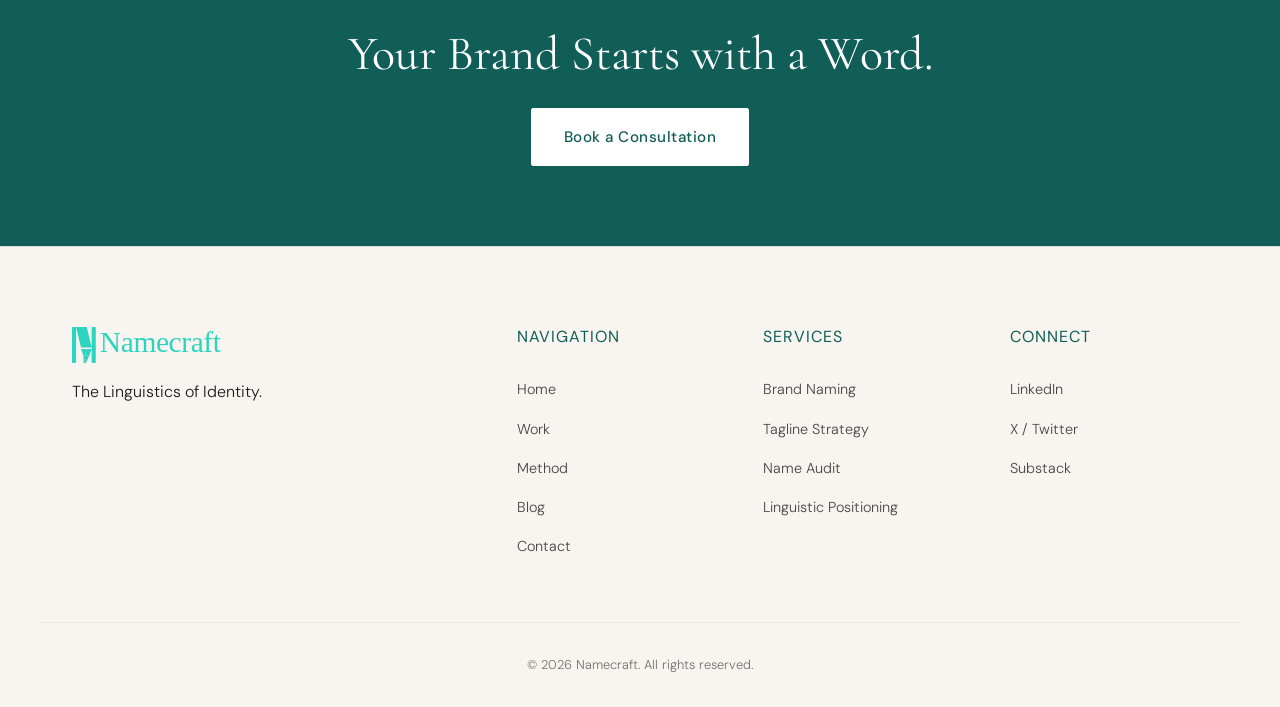
==== commit a139c322: "looks good" ====
--- a/index.html
+++ b/index.html
@@ -30,7 +30,9 @@
   <header class="site-header">
     <div class="container">
       <nav class="navbar">
-        <a href="index.html" class="logo">Namecraft</a>
+        <a href="index.html" class="logo">
+          <img src="assets/images/namecraft-logo.svg" alt="Namecraft" class="logo-img">
+        </a>
         <div class="nav-links">
           <a href="index.html" class="active">Home</a>
           <a href="home2.html">Home 2</a>
@@ -57,7 +59,9 @@
 
   <div class="mobile-drawer" id="mobile-drawer">
     <div class="drawer-header">
-      <span class="logo">Namecraft</span>
+      <span class="logo">
+        <img src="assets/images/namecraft-logo.svg" alt="Namecraft" class="logo-img">
+      </span>
       <button id="close-drawer" class="icon-btn" aria-label="Close Menu">
         <i class="ph ph-x"></i>
       </button>
@@ -479,7 +483,7 @@
   <footer class="site-footer">
     <div class="container footer-grid">
       <div class="footer-col brand-col">
-        <h2 class="footer-logo">Namecraft</h2>
+        <img src="assets/images/namecraft-logo.svg" alt="Namecraft" class="logo-img">
         <p class="tagline">The Linguistics of Identity.</p>
       </div>
       <div class="footer-col">
--- a/assets/css/style.css
+++ b/assets/css/style.css
@@ -198,6 +198,12 @@
   letter-spacing: 1px;
 }
 
+.logo-img {
+  height: 36px;
+  width: auto;
+  display: block;
+}
+
 .nav-links {
   display: flex;
   align-items: center;
@@ -686,6 +692,7 @@
   display: flex;
   flex-direction: column;
   gap: var(--space-2);
+  align-items: flex-start;
 }
 
 .footer-heading {
@@ -867,6 +874,37 @@
   border-color: #22c55e;
 }
 
+
+
+/* Specialty Links */
+.methodology-link {
+  display: inline-flex;
+  align-items: center;
+  gap: 10px;
+  font-size: 0.8rem;
+  font-weight: 500;
+  letter-spacing: 1.5px;
+  text-transform: uppercase;
+  color: var(--text-color);
+  border-bottom: 1px solid var(--border-color);
+  padding-bottom: 4px;
+  text-decoration: none;
+  transition: all 0.3s ease;
+}
+
+.methodology-link:hover {
+  color: var(--accent-color);
+  border-bottom-color: var(--accent-color);
+}
+
+.methodology-link i {
+  transition: transform 0.3s ease;
+}
+
+.methodology-link:hover i {
+  transform: translateX(4px);
+}
+
 .testi-grid {
   display: grid;
   grid-template-columns: repeat(auto-fit, minmax(280px, 1fr));
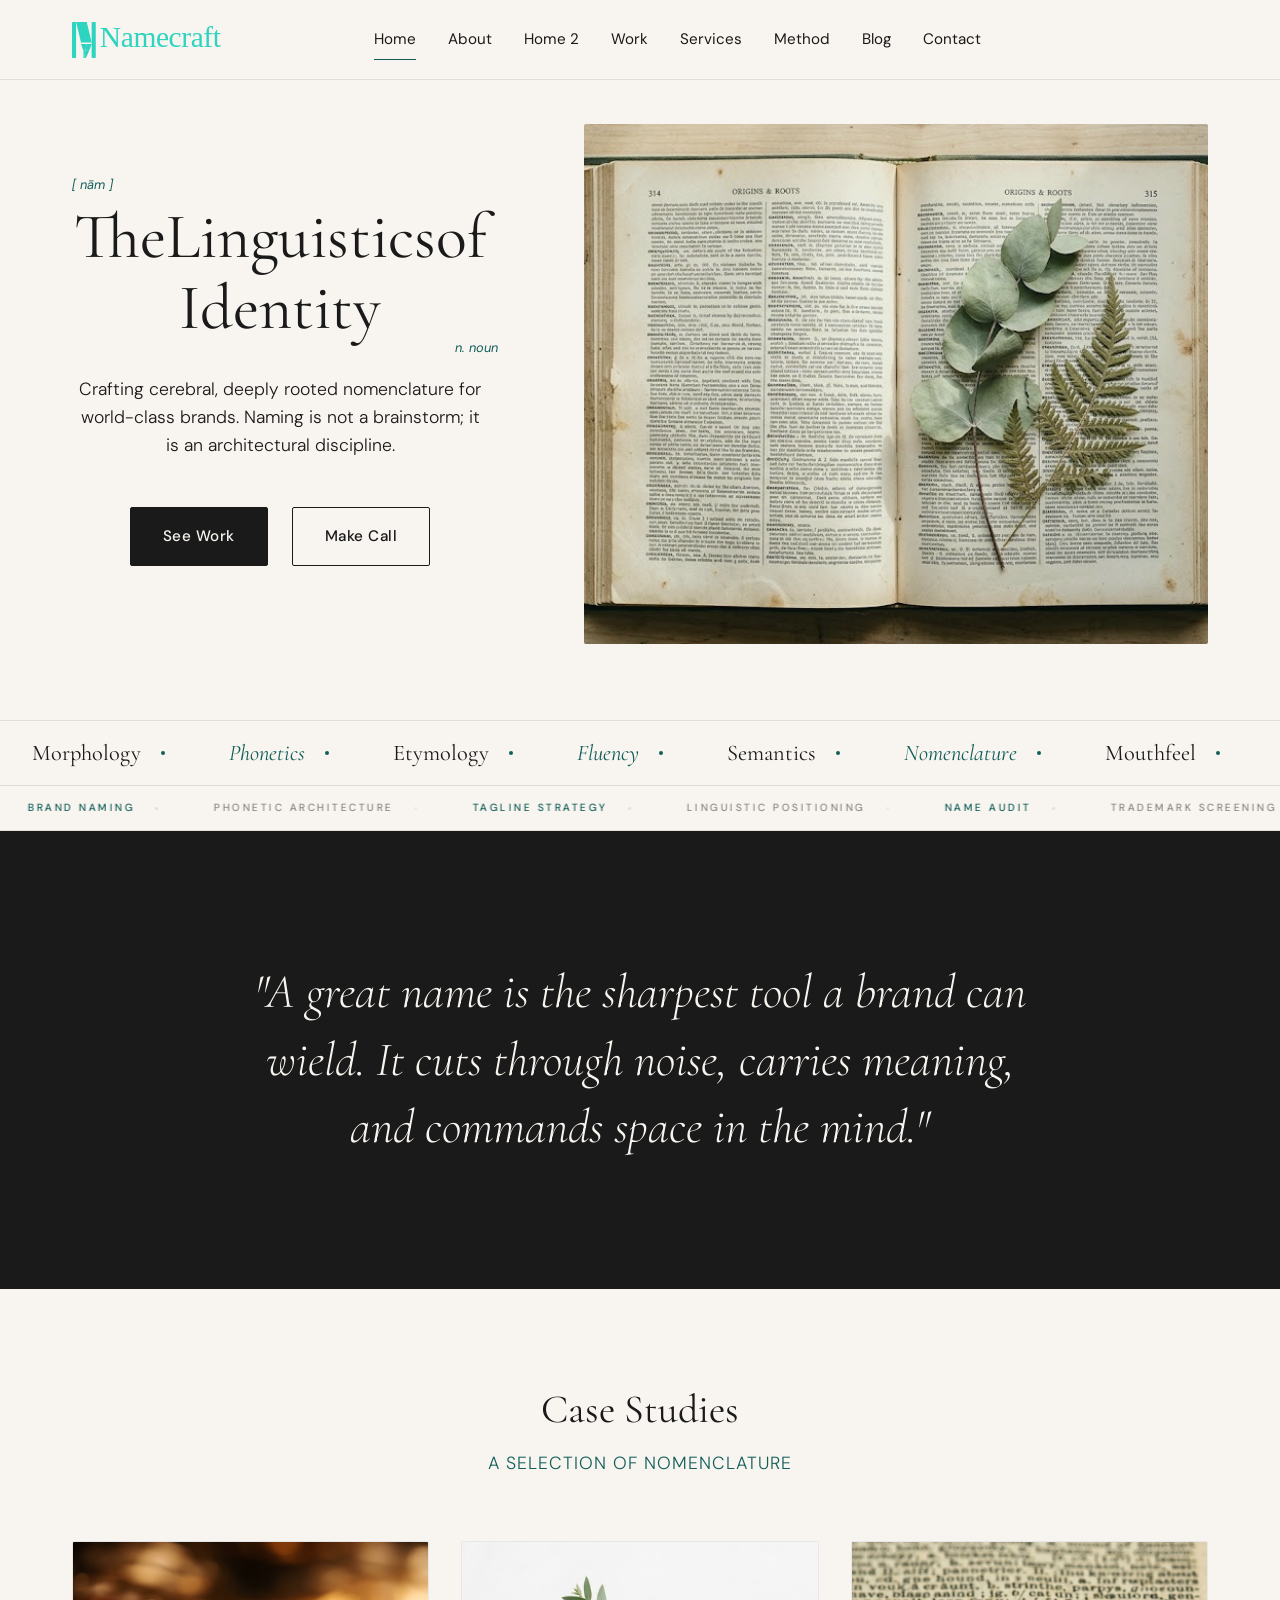
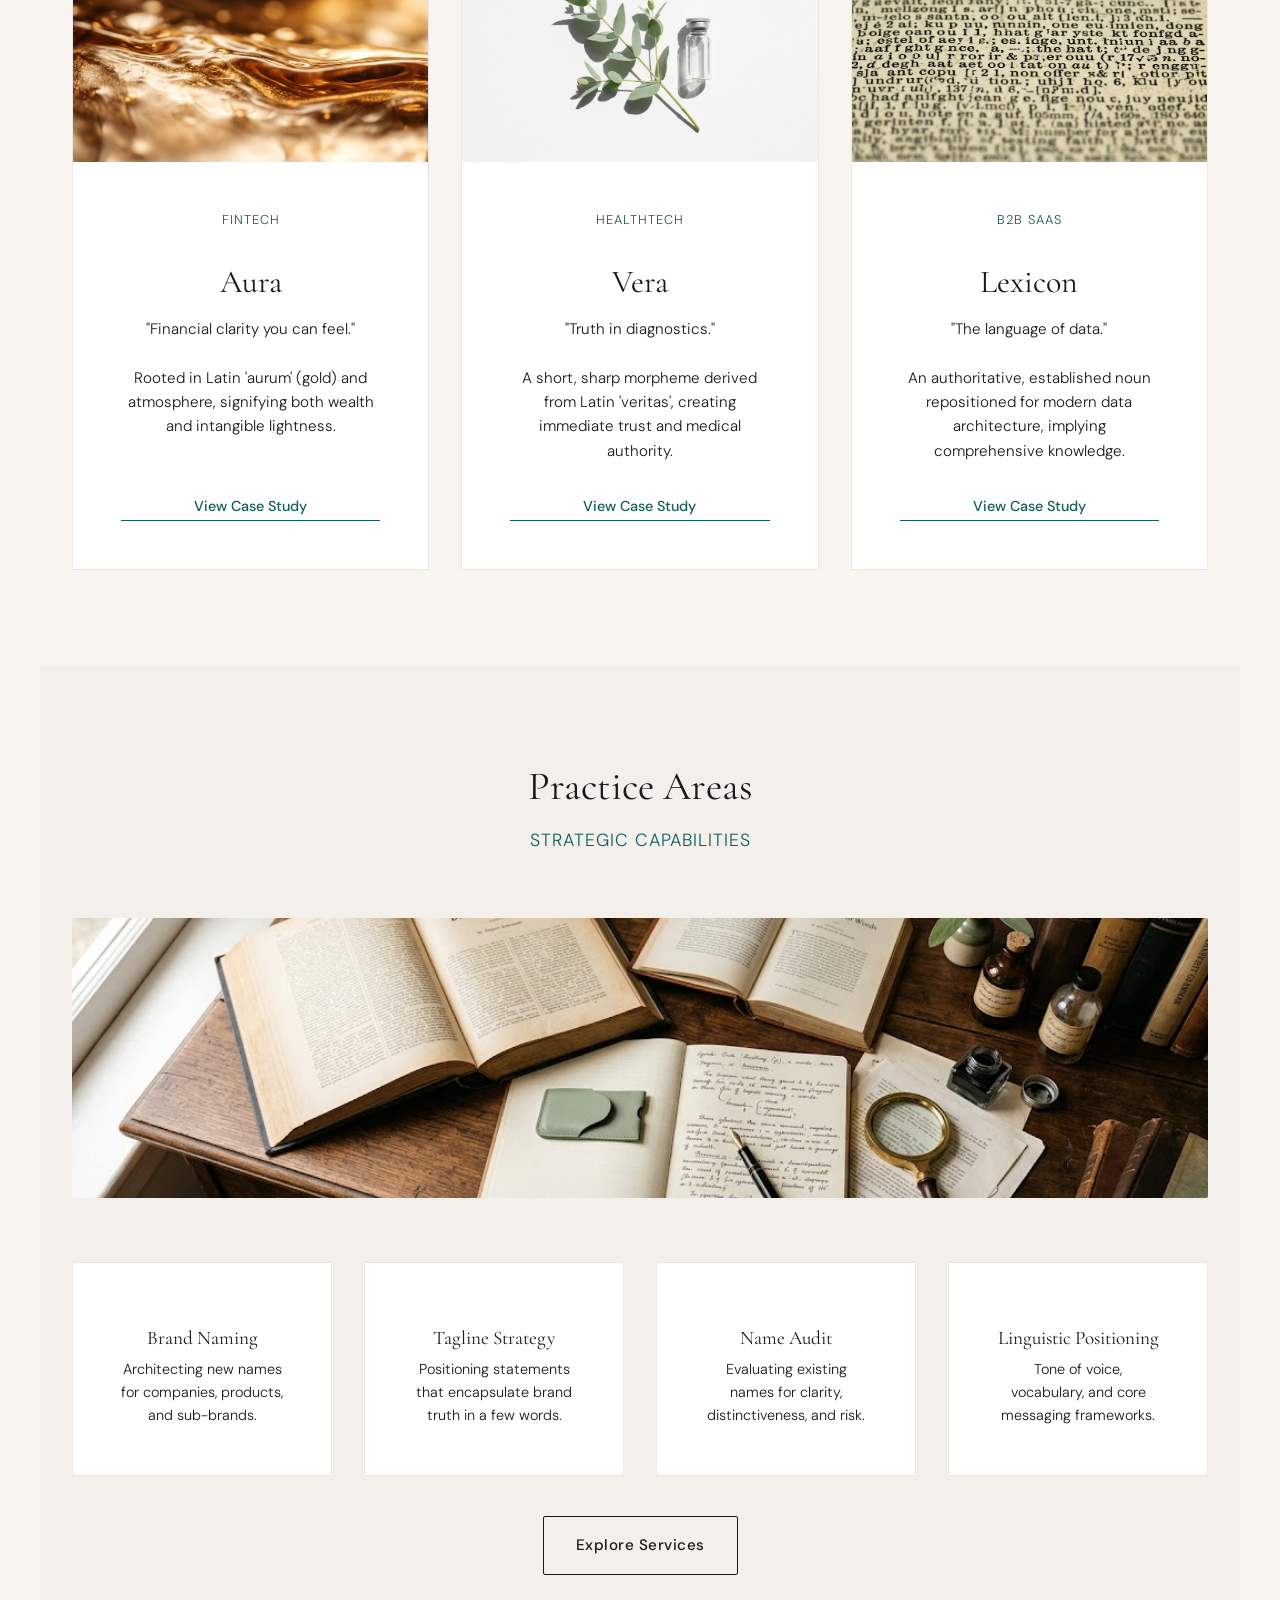
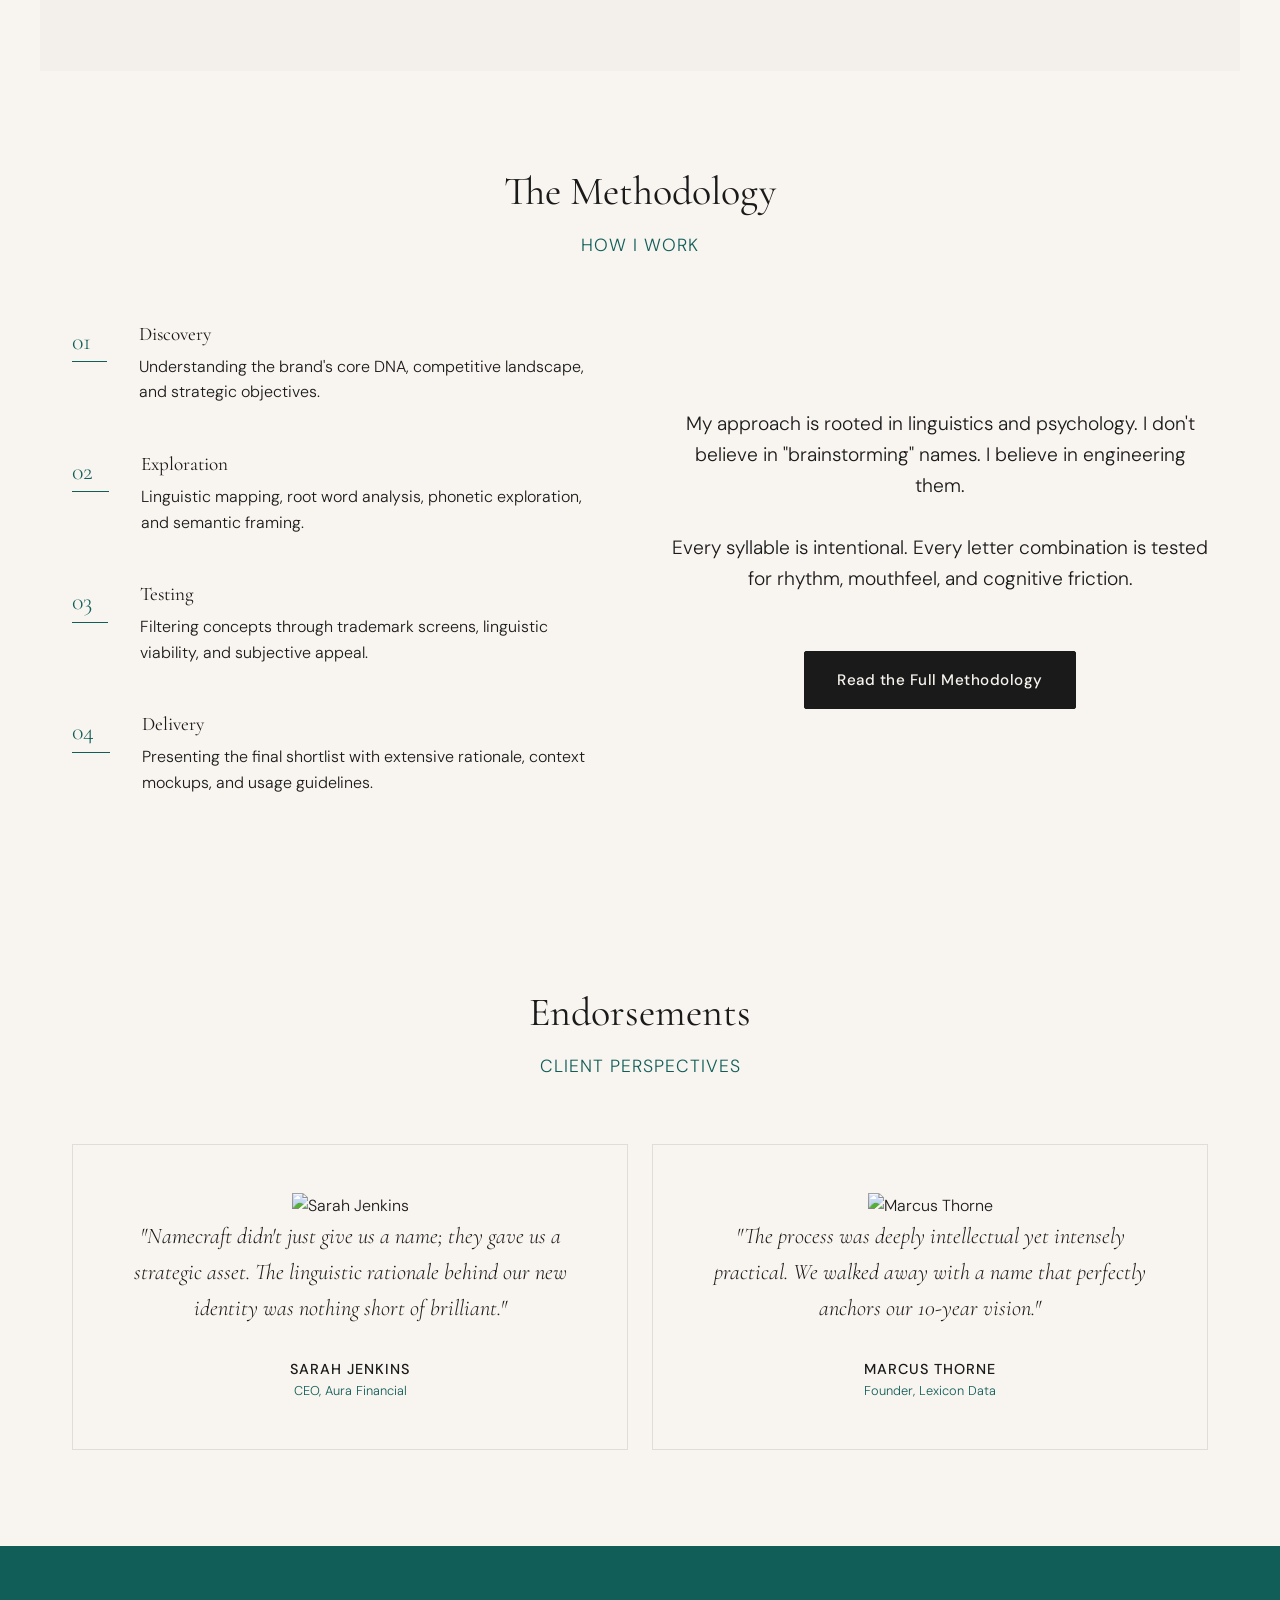
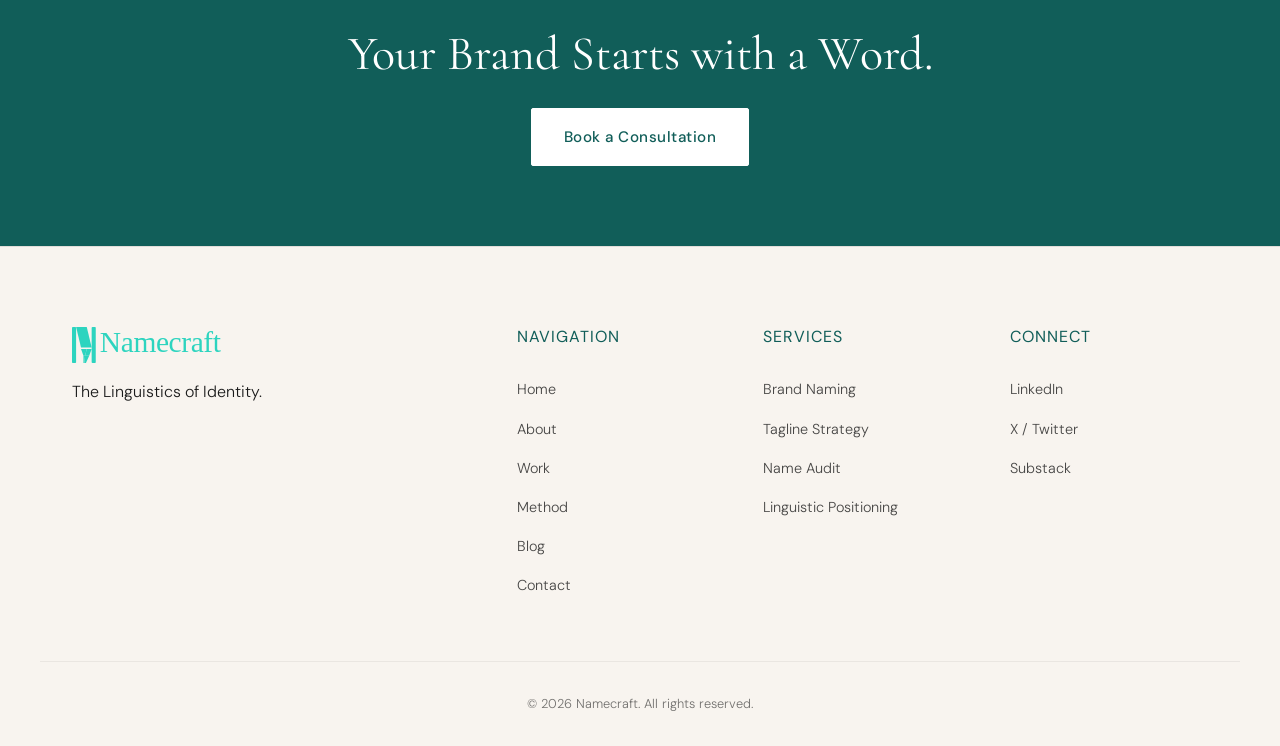
==== commit 5c9a77e1: "changes 1" ====
--- a/index.html
+++ b/index.html
@@ -10,6 +10,7 @@
 
   <link rel="stylesheet" href="assets/css/style.css">
   <link rel="stylesheet" href="assets/css/rtl.css">
+  <link rel="icon" type="image/svg+xml" href="assets/images/favicon.svg">
 
   <script src="https://unpkg.com/@phosphor-icons/web"></script>
 
@@ -35,6 +36,7 @@
         </a>
         <div class="nav-links">
           <a href="index.html" class="active">Home</a>
+          <a href="about.html">About</a>
           <a href="home2.html">Home 2</a>
           <a href="work.html">Work</a>
           <a href="services.html">Services</a>
@@ -68,6 +70,7 @@
     </div>
     <div class="drawer-links">
       <a href="index.html" class="active">Home</a>
+      <a href="about.html">About</a>
       <a href="home2.html">Home 2</a>
       <a href="work.html">Work</a>
       <a href="services.html">Services</a>
@@ -489,6 +492,7 @@
       <div class="footer-col">
         <h3 class="footer-heading">Navigation</h3>
         <a href="index.html">Home</a>
+        <a href="about.html">About</a>
         <a href="work.html">Work</a>
         <a href="method.html">Method</a>
         <a href="blog.html">Blog</a>
--- a/assets/css/style.css
+++ b/assets/css/style.css
@@ -268,12 +268,13 @@
   height: 100vh;
   background-color: var(--bg-color);
   z-index: 1100;
-  padding: var(--space-4);
+  padding: var(--space-4) var(--space-6) var(--space-10);
   display: flex;
   flex-direction: column;
   transition: inset-inline-end 0.4s cubic-bezier(0.77, 0, 0.175, 1);
   box-shadow: var(--shadow);
   border-inline-start: 1px solid var(--border-color);
+  overflow-y: auto;
 }
 
 .mobile-drawer.active {
@@ -566,8 +567,14 @@
 .card-link {
   font-size: 0.9rem;
   font-weight: 500;
-  border-block-end: 1px solid var(--text-color);
+  color: var(--accent-color);
+  border-block-end: 1px solid var(--accent-color);
   padding-block-end: 2px;
+}
+
+.card-link:hover {
+  color: var(--text-color);
+  border-block-end-color: var(--text-color);
 }
 
 /* Methodology */
@@ -812,7 +819,8 @@
   }
 
   .cards-grid>*:last-child:nth-child(3) {
-    width: 100%;
+    grid-column: auto !important;
+    width: 100% !important;
   }
 
   .hero-headline {
@@ -828,6 +836,50 @@
 
   .footer-col {
     align-items: center;
+  }
+
+  .cards-grid {
+    display: flex !important;
+    flex-direction: column !important;
+    gap: var(--space-4) !important;
+  }
+
+  .card {
+    width: 100% !important;
+    opacity: 1 !important;
+    visibility: visible !important;
+  }
+}
+
+@media (max-width: 360px), (max-height: 700px) {
+  .mobile-drawer {
+    padding: var(--space-4) var(--space-4) var(--space-6);
+  }
+
+  .drawer-header {
+    margin-block-end: var(--space-2);
+    padding-block-end: var(--space-2);
+  }
+
+  .drawer-links {
+    gap: 4px;
+  }
+
+  .drawer-links a {
+    font-size: 1rem;
+    padding: 6px 0;
+    min-height: 32px;
+  }
+
+  .drawer-actions {
+    padding-block-start: var(--space-2);
+    gap: 4px;
+  }
+
+  .drawer-btn {
+    padding: 6px 0;
+    font-size: 0.85rem;
+    min-height: 32px;
   }
 }
 
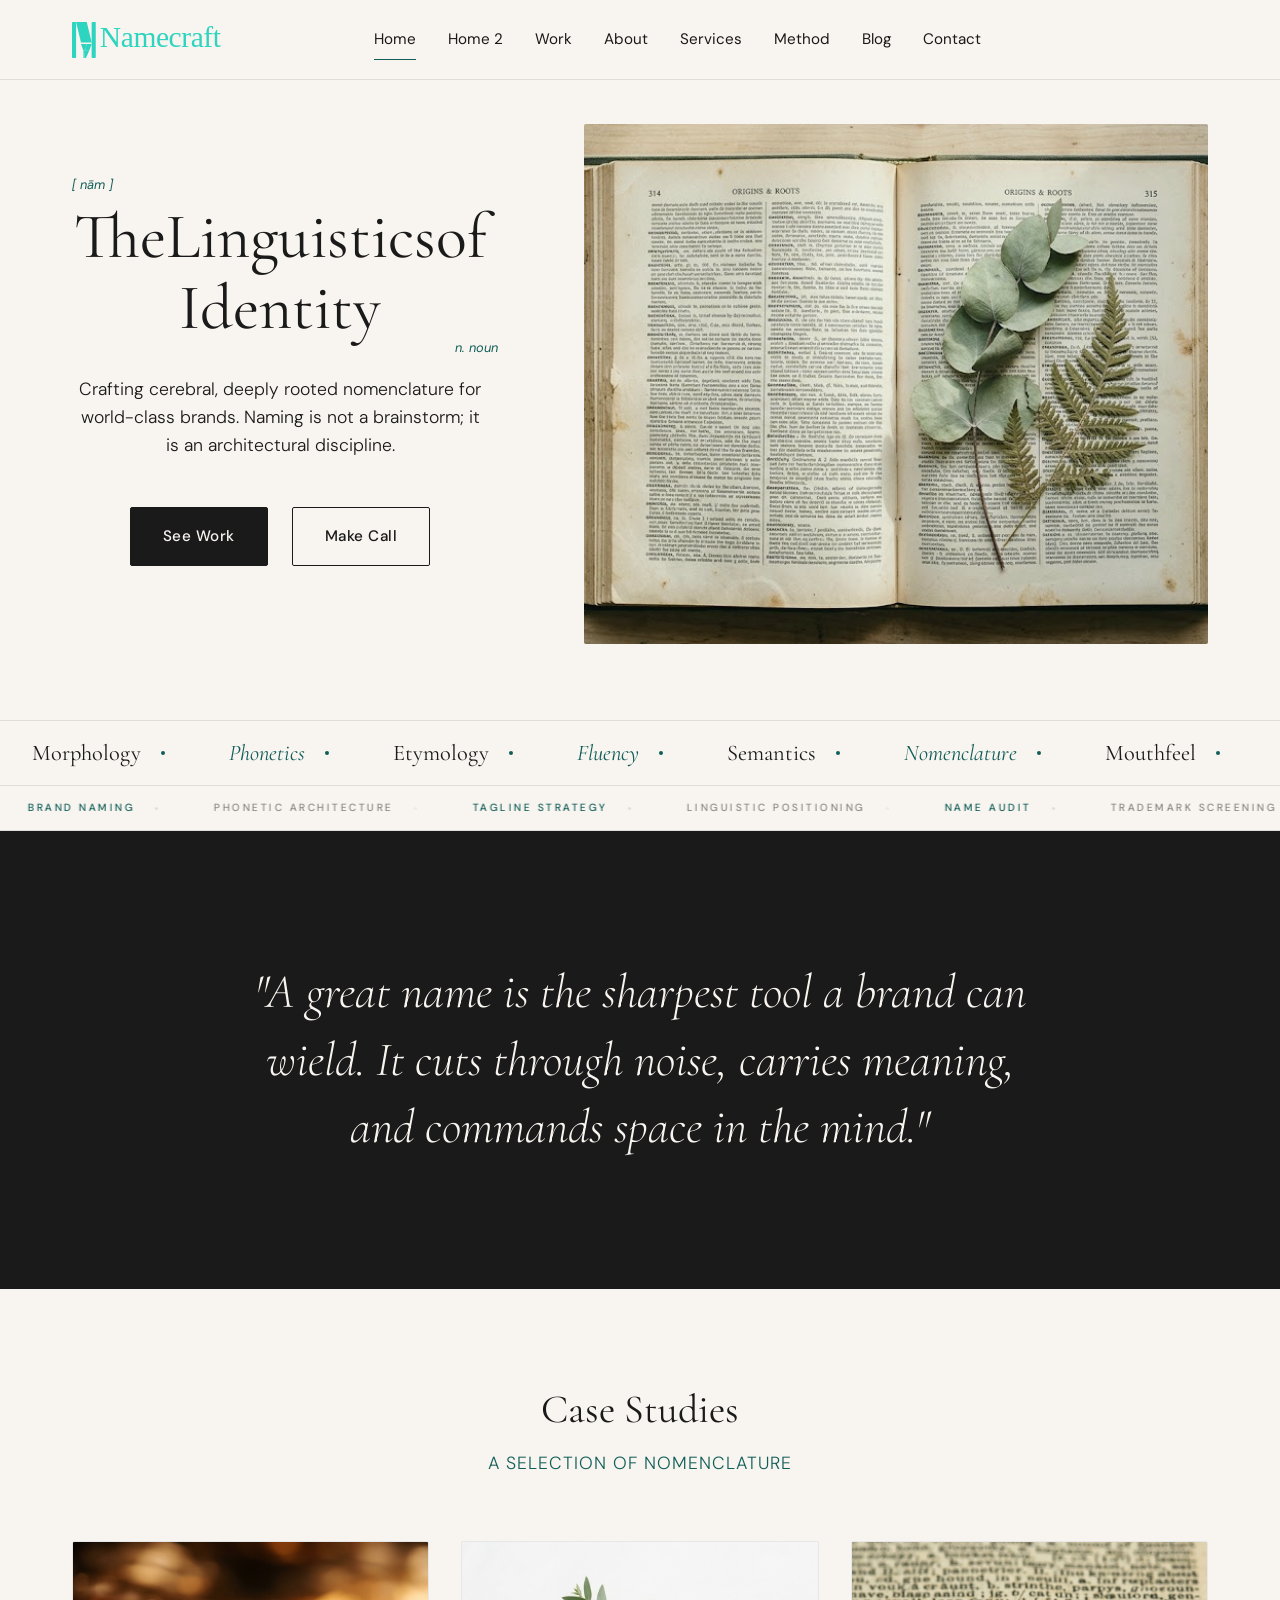
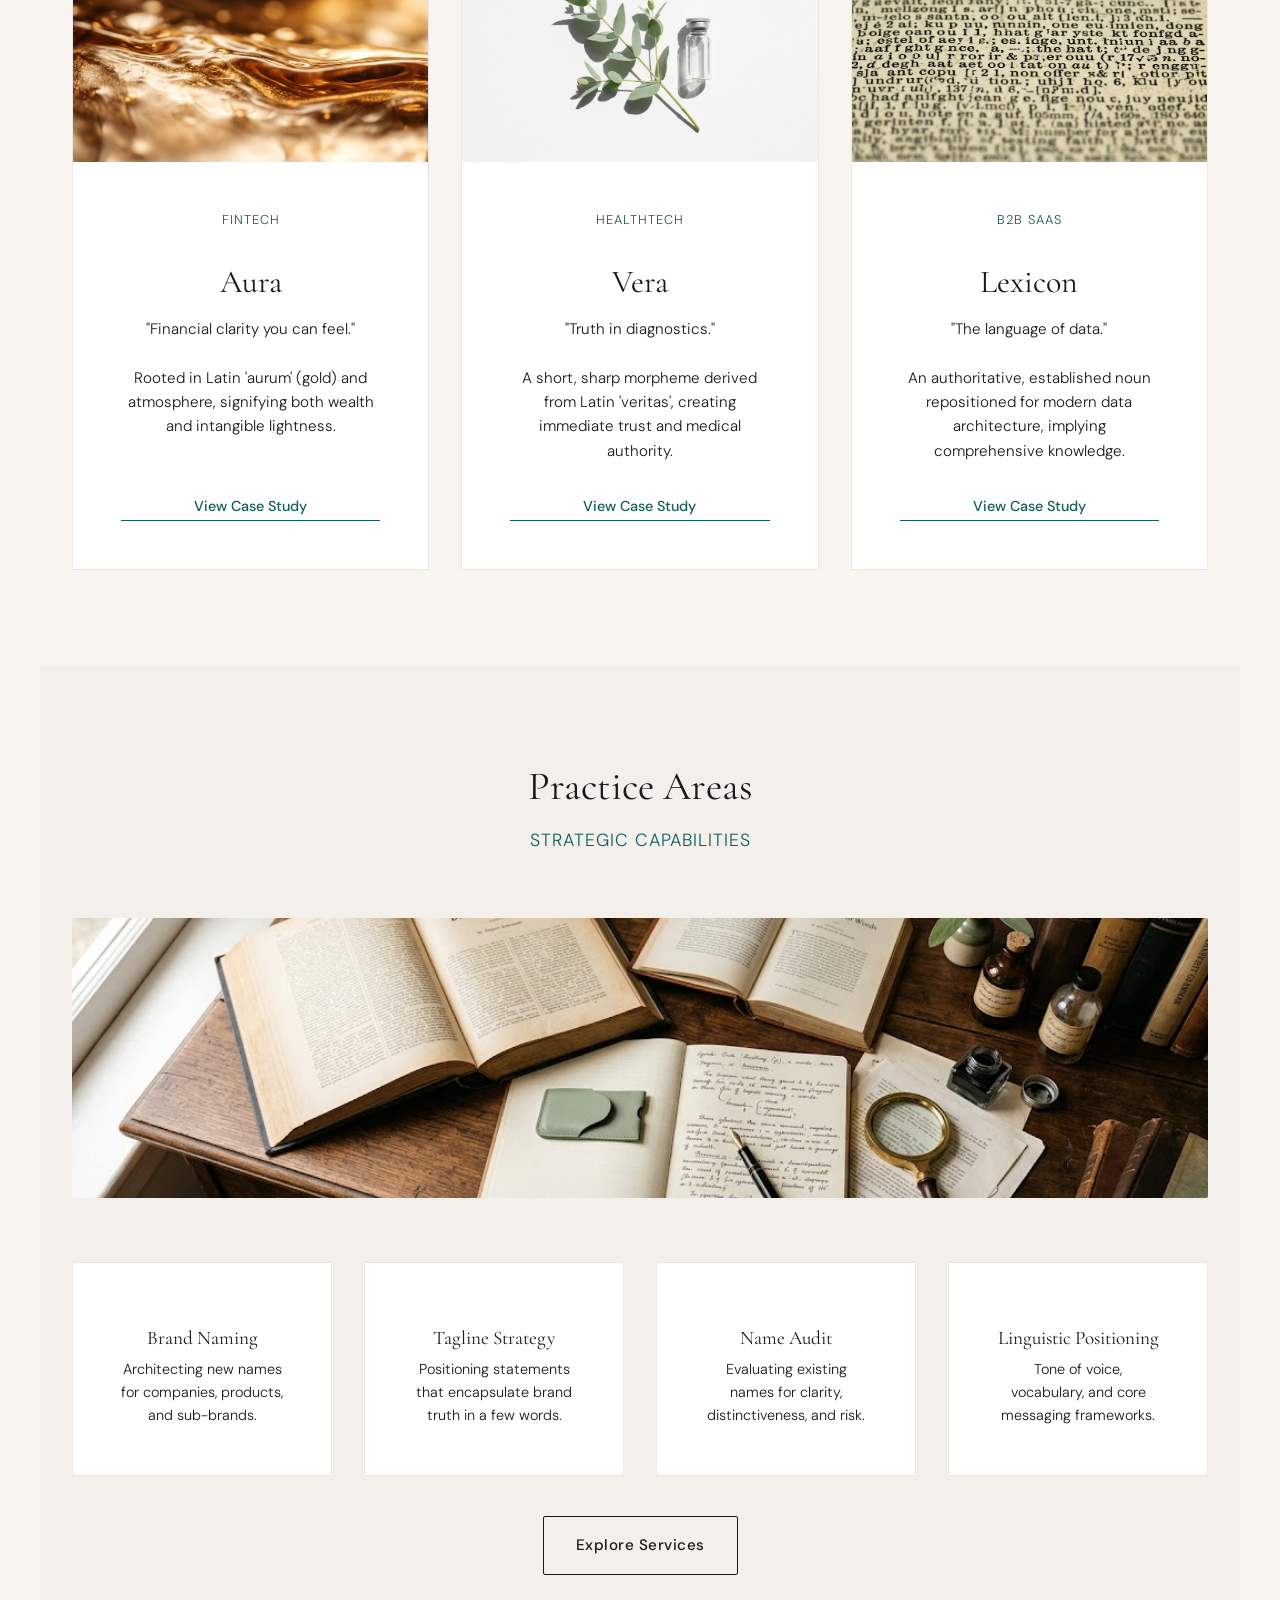
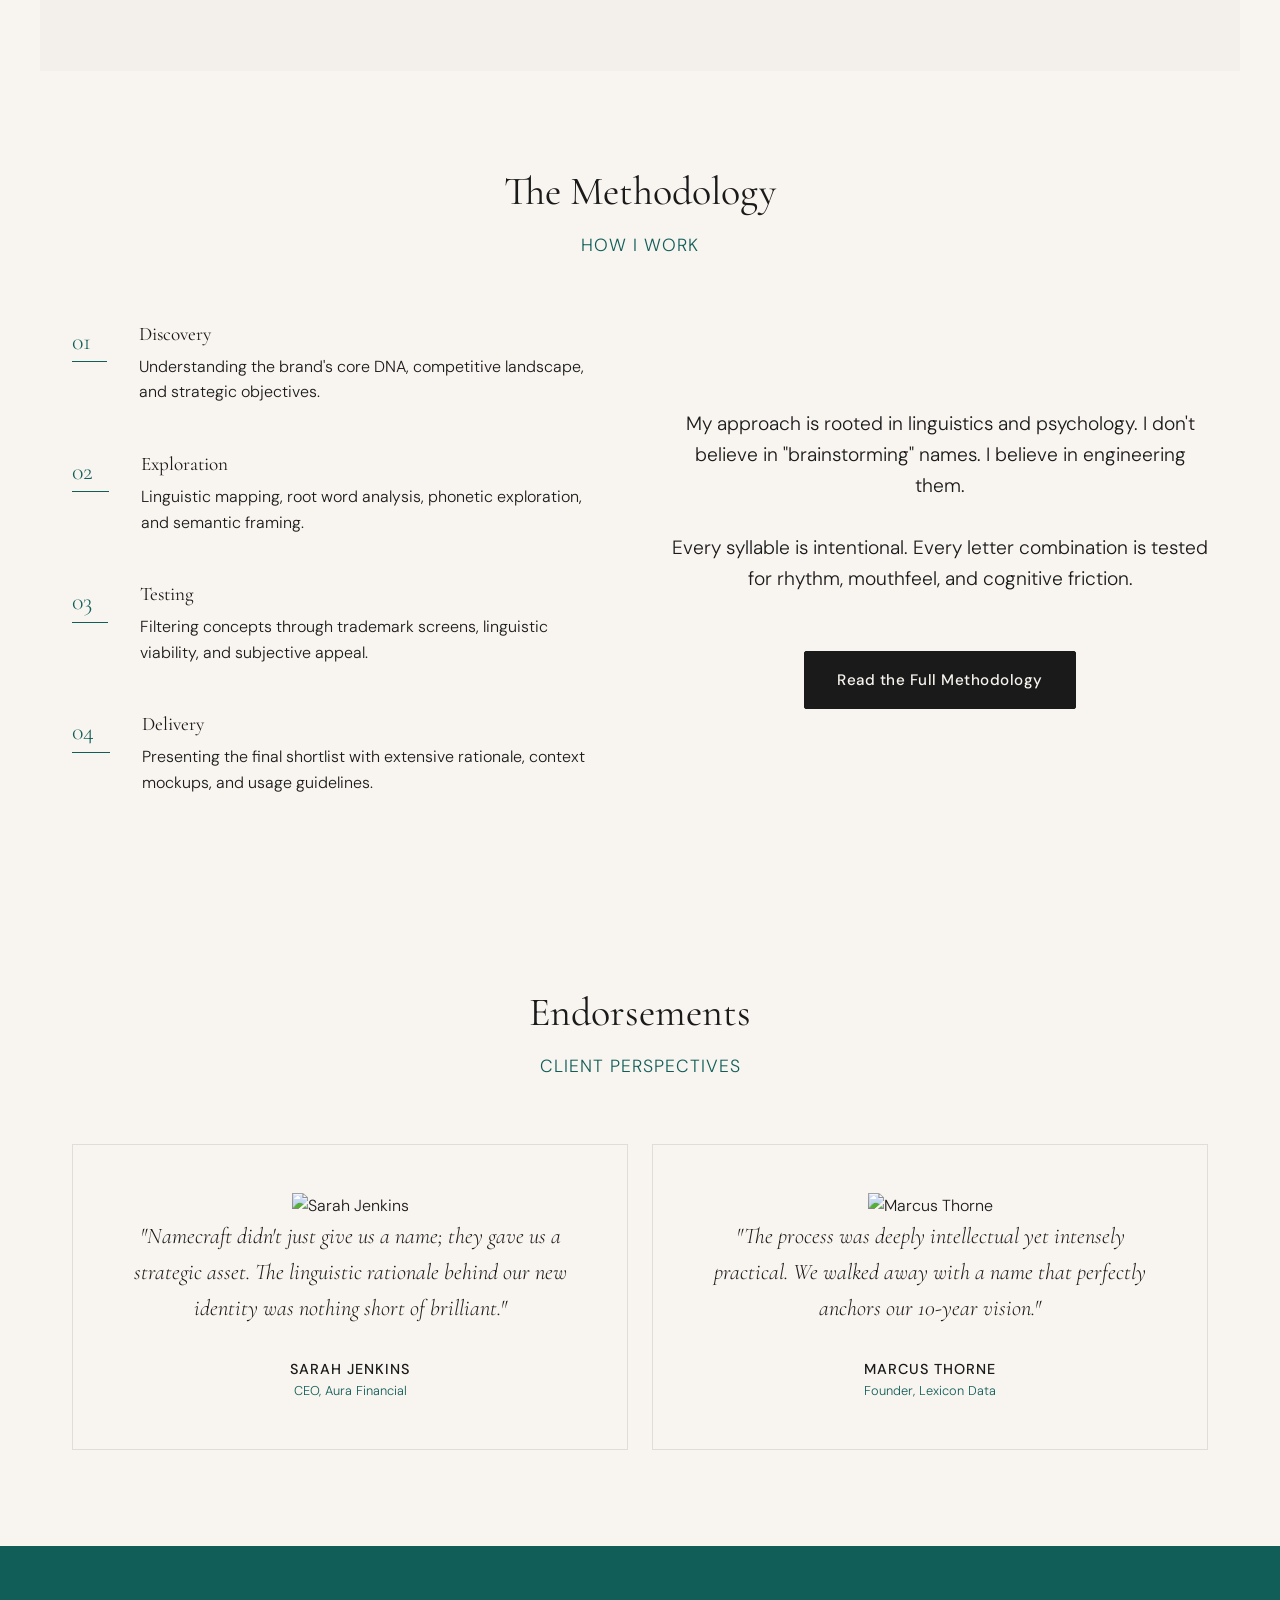
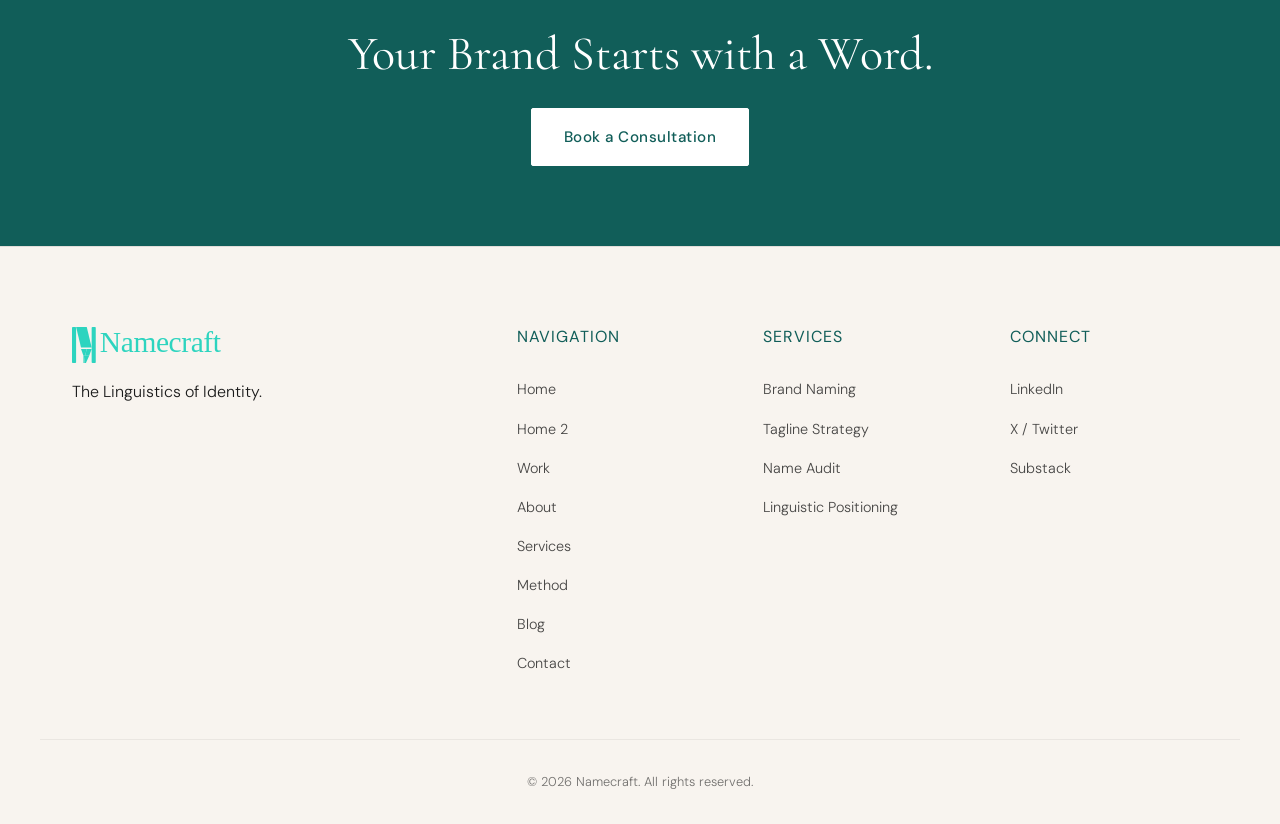
==== commit 925a18d2: "changes2" ====
--- a/index.html
+++ b/index.html
@@ -36,9 +36,9 @@
         </a>
         <div class="nav-links">
           <a href="index.html" class="active">Home</a>
-          <a href="about.html">About</a>
           <a href="home2.html">Home 2</a>
           <a href="work.html">Work</a>
+          <a href="about.html">About</a>
           <a href="services.html">Services</a>
           <a href="method.html">Method</a>
           <a href="blog.html">Blog</a>
@@ -70,9 +70,9 @@
     </div>
     <div class="drawer-links">
       <a href="index.html" class="active">Home</a>
-      <a href="about.html">About</a>
       <a href="home2.html">Home 2</a>
       <a href="work.html">Work</a>
+      <a href="about.html">About</a>
       <a href="services.html">Services</a>
       <a href="method.html">Method</a>
       <a href="blog.html">Blog</a>
@@ -492,8 +492,10 @@
       <div class="footer-col">
         <h3 class="footer-heading">Navigation</h3>
         <a href="index.html">Home</a>
+        <a href="home2.html">Home 2</a>
+        <a href="work.html">Work</a>
         <a href="about.html">About</a>
-        <a href="work.html">Work</a>
+        <a href="services.html">Services</a>
         <a href="method.html">Method</a>
         <a href="blog.html">Blog</a>
         <a href="contact.html">Contact</a>
--- a/assets/css/style.css
+++ b/assets/css/style.css
@@ -519,6 +519,43 @@
   gap: var(--space-4);
 }
 
+.strategist-grid {
+  display: grid;
+  grid-template-columns: 1fr 1fr;
+  gap: var(--space-12);
+  align-items: center;
+}
+
+.strategist-image-wrap {
+  border-radius: var(--radius);
+  overflow: hidden;
+  height: 500px;
+}
+
+.strategist-text {
+  text-align: center;
+  display: flex;
+  flex-direction: column;
+  align-items: center;
+}
+
+.strategist-stats {
+  display: flex;
+  gap: var(--space-6);
+  justify-content: center;
+}
+
+@media (max-width: 360px) {
+  .strategist-grid {
+    grid-template-columns: 1fr;
+    gap: var(--space-6);
+  }
+
+  .strategist-image-wrap {
+    height: 300px;
+  }
+}
+
 .services-grid {
   grid-template-columns: repeat(4, 1fr);
 }
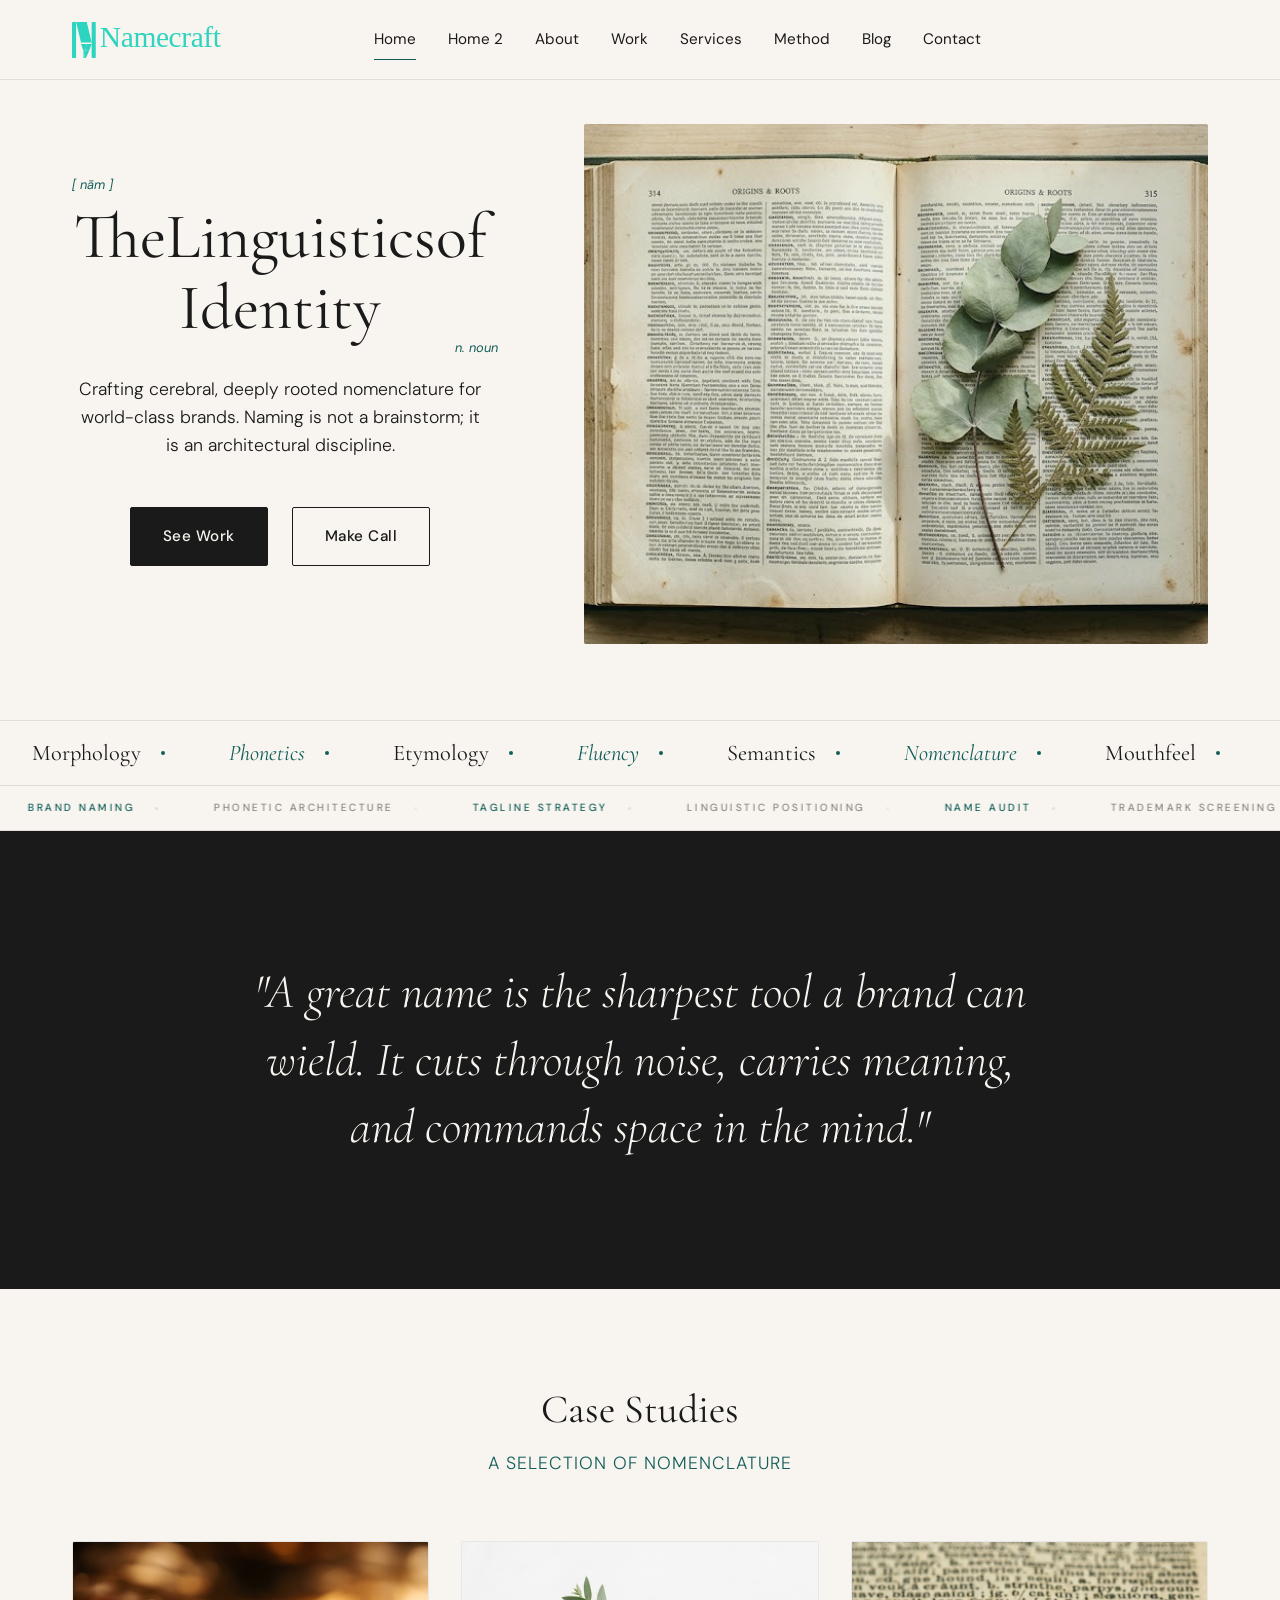
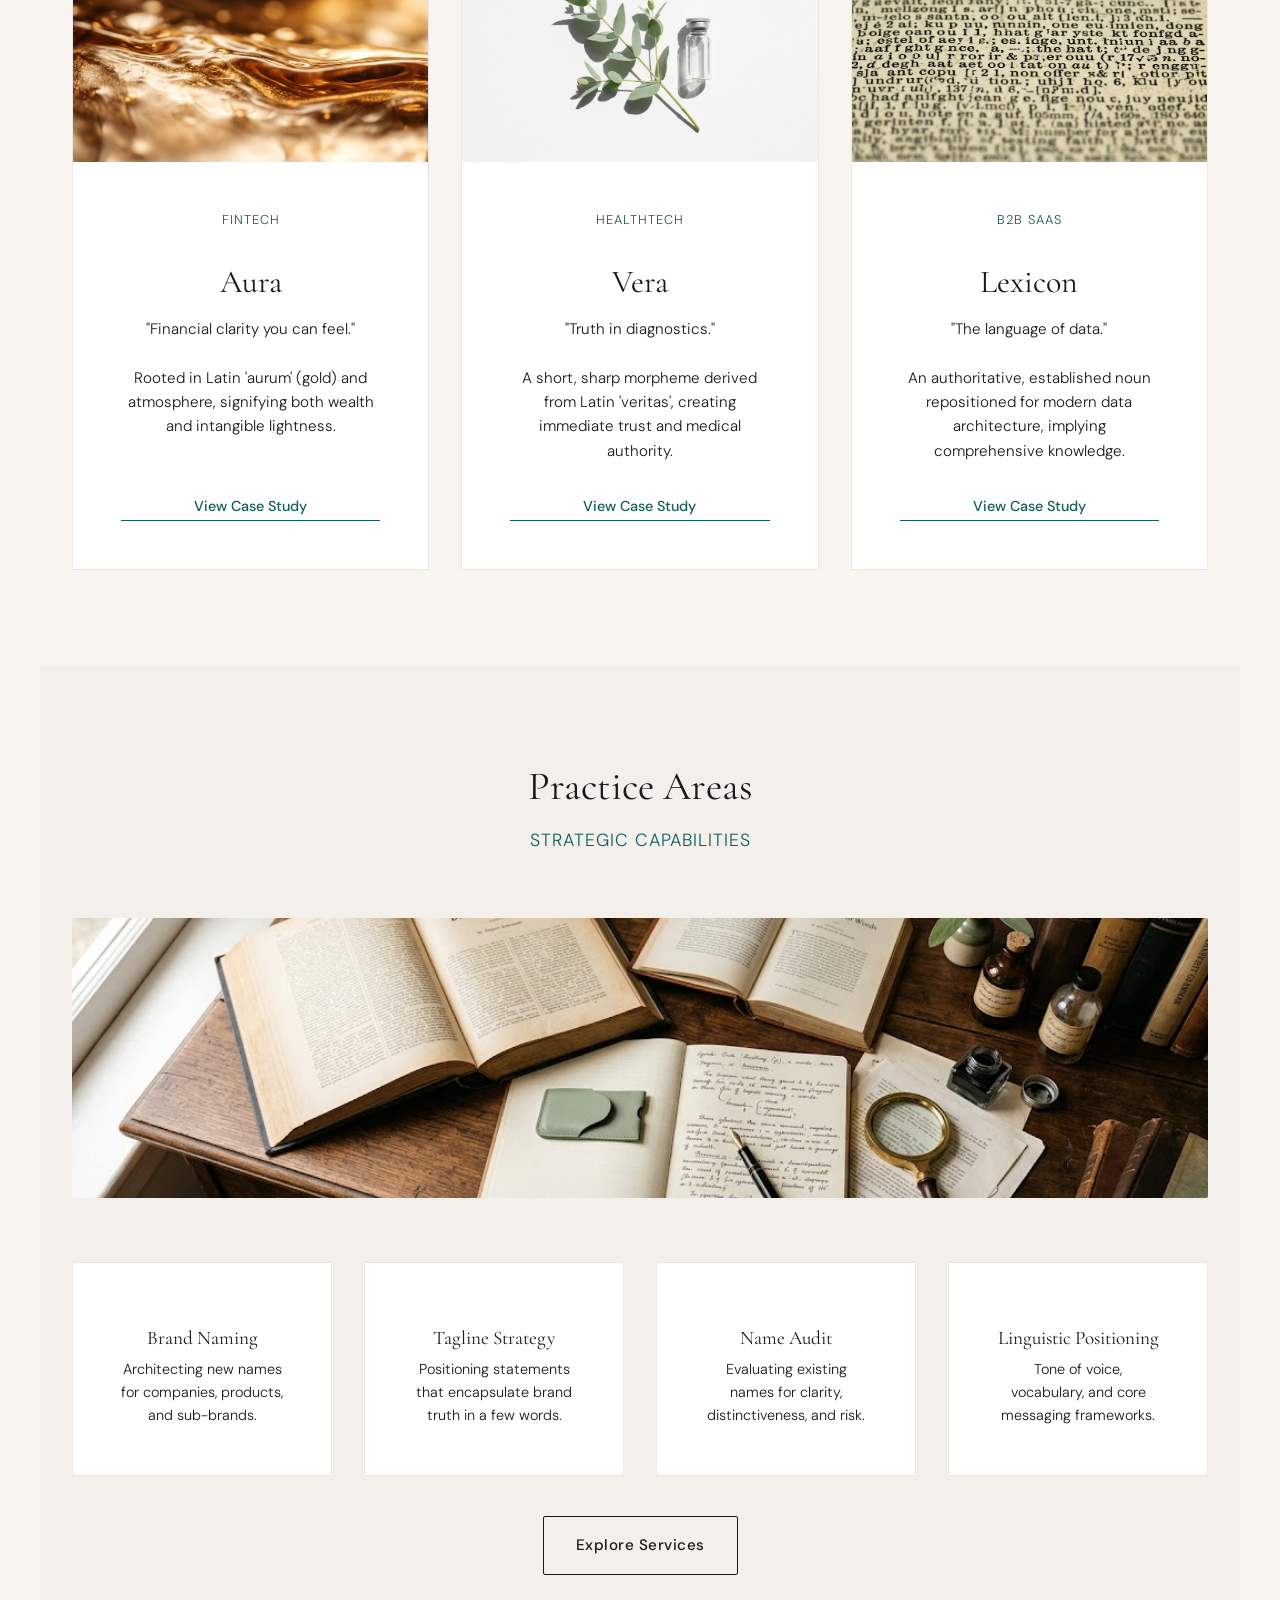
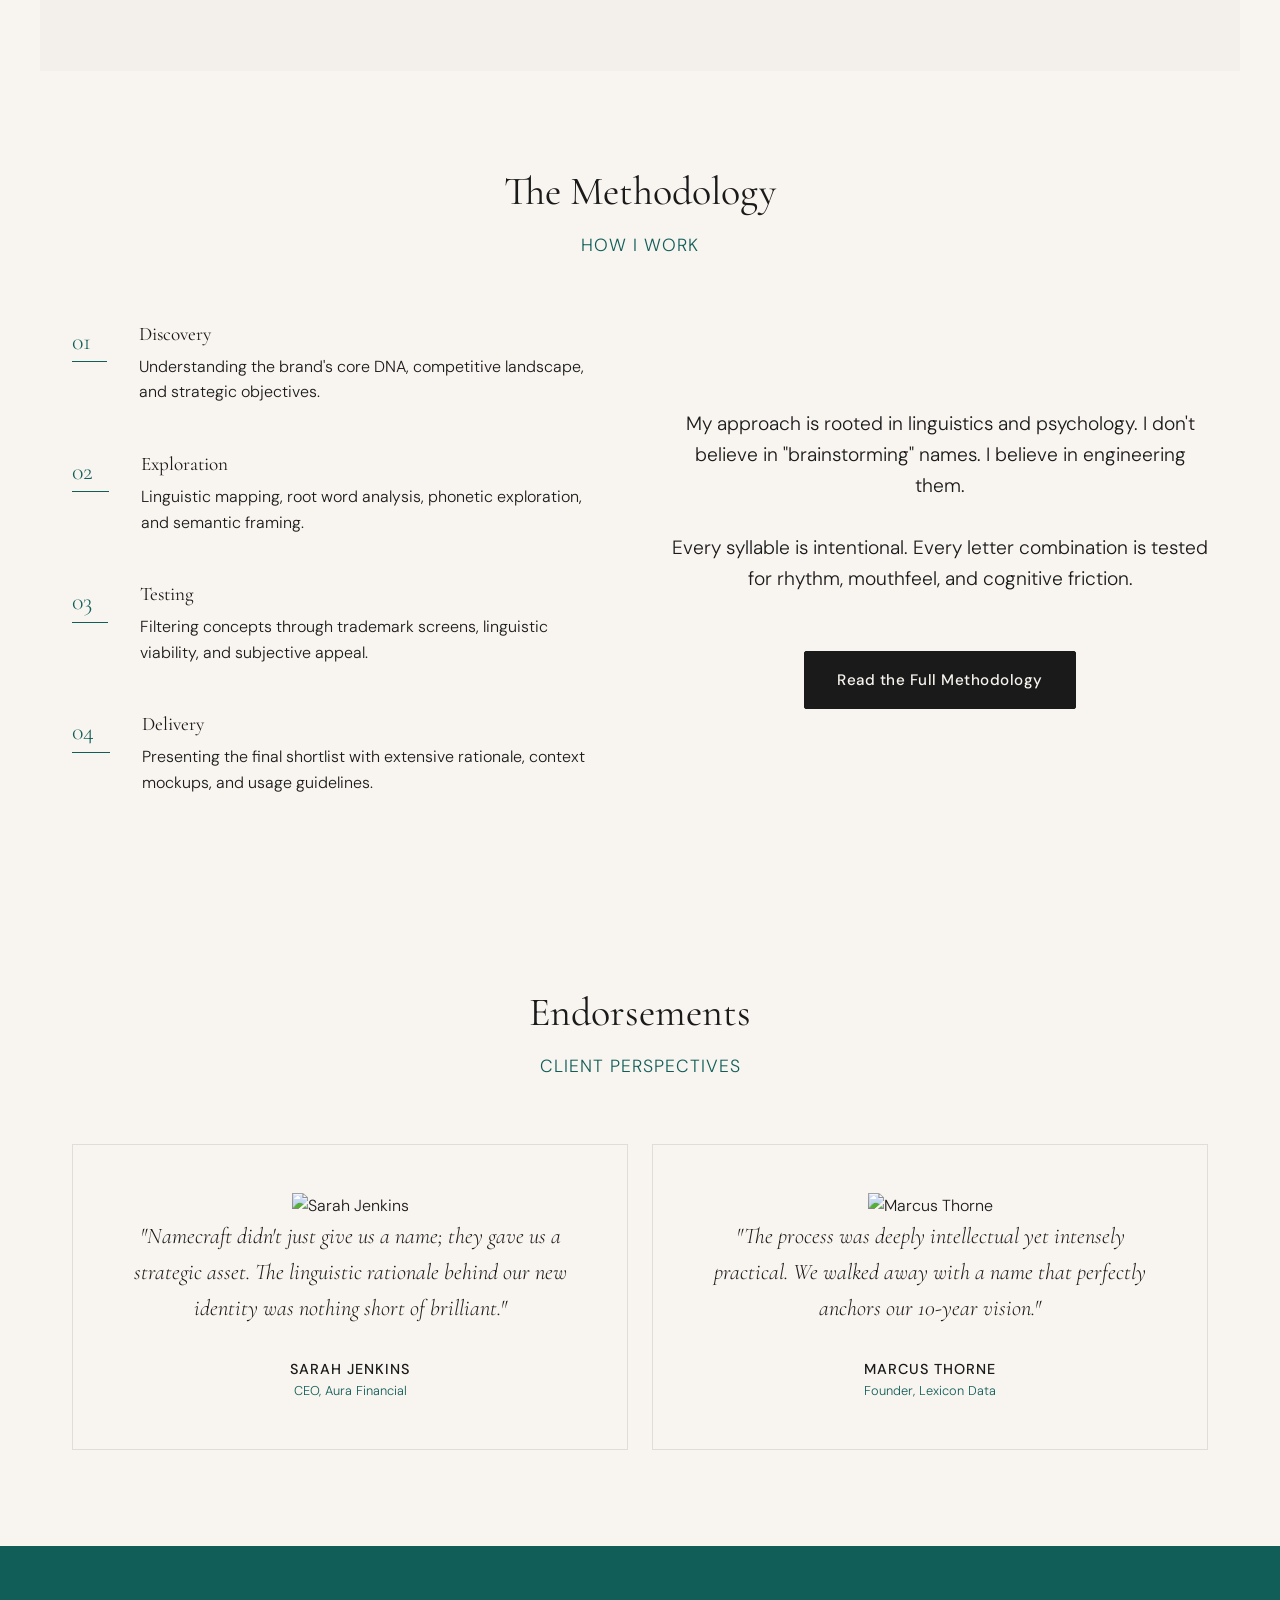
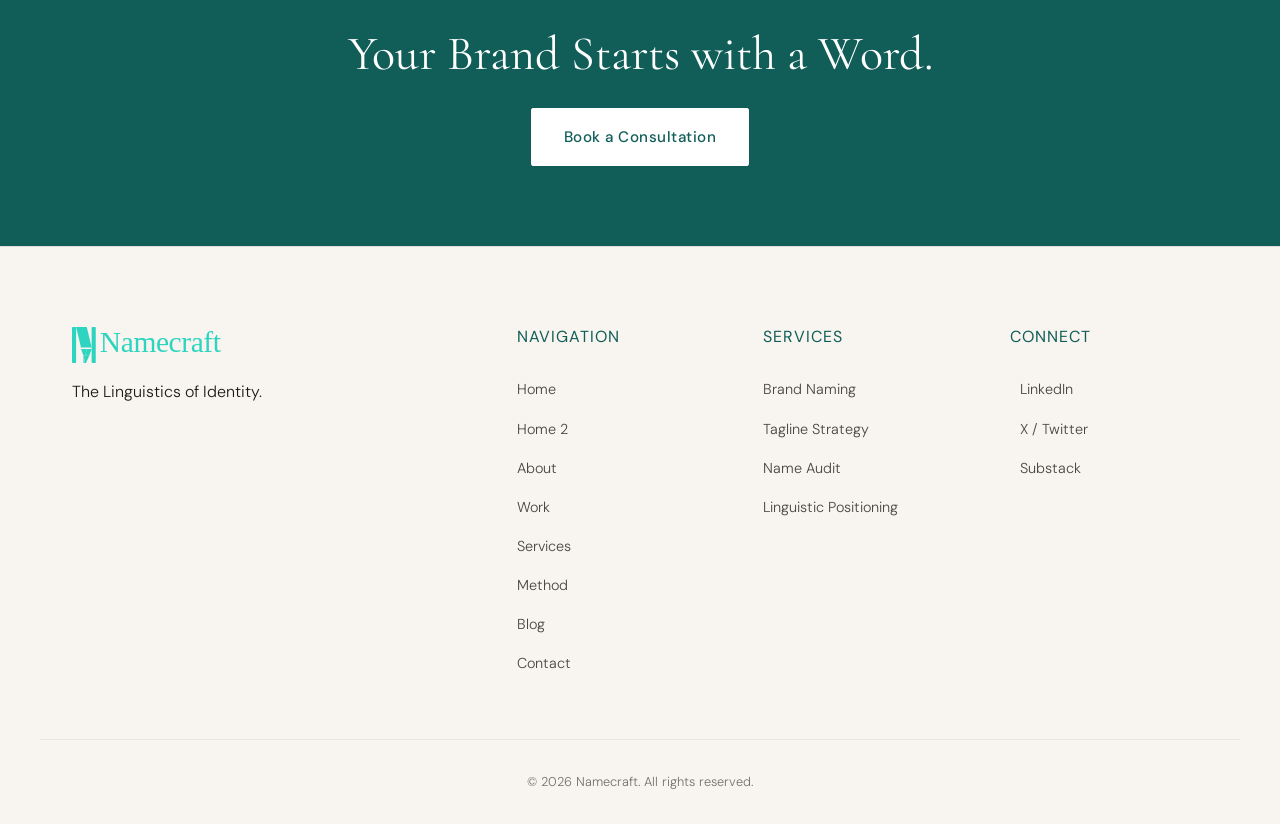
==== commit 25470362: "changes3" ====
--- a/index.html
+++ b/index.html
@@ -37,8 +37,8 @@
         <div class="nav-links">
           <a href="index.html" class="active">Home</a>
           <a href="home2.html">Home 2</a>
+          <a href="about.html">About</a>
           <a href="work.html">Work</a>
-          <a href="about.html">About</a>
           <a href="services.html">Services</a>
           <a href="method.html">Method</a>
           <a href="blog.html">Blog</a>
@@ -71,8 +71,8 @@
     <div class="drawer-links">
       <a href="index.html" class="active">Home</a>
       <a href="home2.html">Home 2</a>
+      <a href="about.html">About</a>
       <a href="work.html">Work</a>
-      <a href="about.html">About</a>
       <a href="services.html">Services</a>
       <a href="method.html">Method</a>
       <a href="blog.html">Blog</a>
@@ -493,8 +493,8 @@
         <h3 class="footer-heading">Navigation</h3>
         <a href="index.html">Home</a>
         <a href="home2.html">Home 2</a>
+        <a href="about.html">About</a>
         <a href="work.html">Work</a>
-        <a href="about.html">About</a>
         <a href="services.html">Services</a>
         <a href="method.html">Method</a>
         <a href="blog.html">Blog</a>
@@ -509,9 +509,9 @@
       </div>
       <div class="footer-col">
         <h3 class="footer-heading">Connect</h3>
-        <a href="#">LinkedIn</a>
-        <a href="#">X / Twitter</a>
-        <a href="#">Substack</a>
+        <a href="#"><i class="ph ph-linkedin-logo"></i> LinkedIn</a>
+        <a href="#"><i class="ph ph-x-logo"></i> X / Twitter</a>
+        <a href="#"><i class="ph ph-article"></i> Substack</a>
       </div>
     </div>
     <div class="footer-bottom container">
--- a/assets/css/style.css
+++ b/assets/css/style.css
@@ -751,6 +751,13 @@
 .footer-col a {
   font-size: 0.9rem;
   opacity: 0.8;
+  display: flex;
+  align-items: center;
+  gap: 10px;
+}
+
+.footer-col a i {
+  font-size: 1.1rem;
 }
 
 .footer-col a:hover {
@@ -998,4 +1005,47 @@
   display: grid;
   grid-template-columns: repeat(auto-fit, minmax(280px, 1fr));
   gap: 24px;
+}
+
+/* Back to Top */
+.back-to-top {
+  position: fixed;
+  bottom: 30px;
+  right: 30px;
+  width: 50px;
+  height: 50px;
+  background-color: var(--accent-color);
+  color: #fff;
+  border-radius: 50%;
+  display: flex;
+  align-items: center;
+  justify-content: center;
+  font-size: 1.5rem;
+  cursor: pointer;
+  z-index: 1000;
+  opacity: 0;
+  visibility: hidden;
+  transition: all 0.3s ease;
+  box-shadow: 0 4px 12px rgba(0, 0, 0, 0.15);
+  border: none;
+}
+
+.back-to-top.show {
+  opacity: 1;
+  visibility: visible;
+}
+
+.back-to-top:hover {
+  transform: translateY(-5px);
+  background-color: var(--text-color);
+}
+
+@media (max-width: 768px) {
+  .back-to-top {
+    bottom: 20px;
+    right: 20px;
+    width: 40px;
+    height: 40px;
+    font-size: 1.2rem;
+  }
 }
